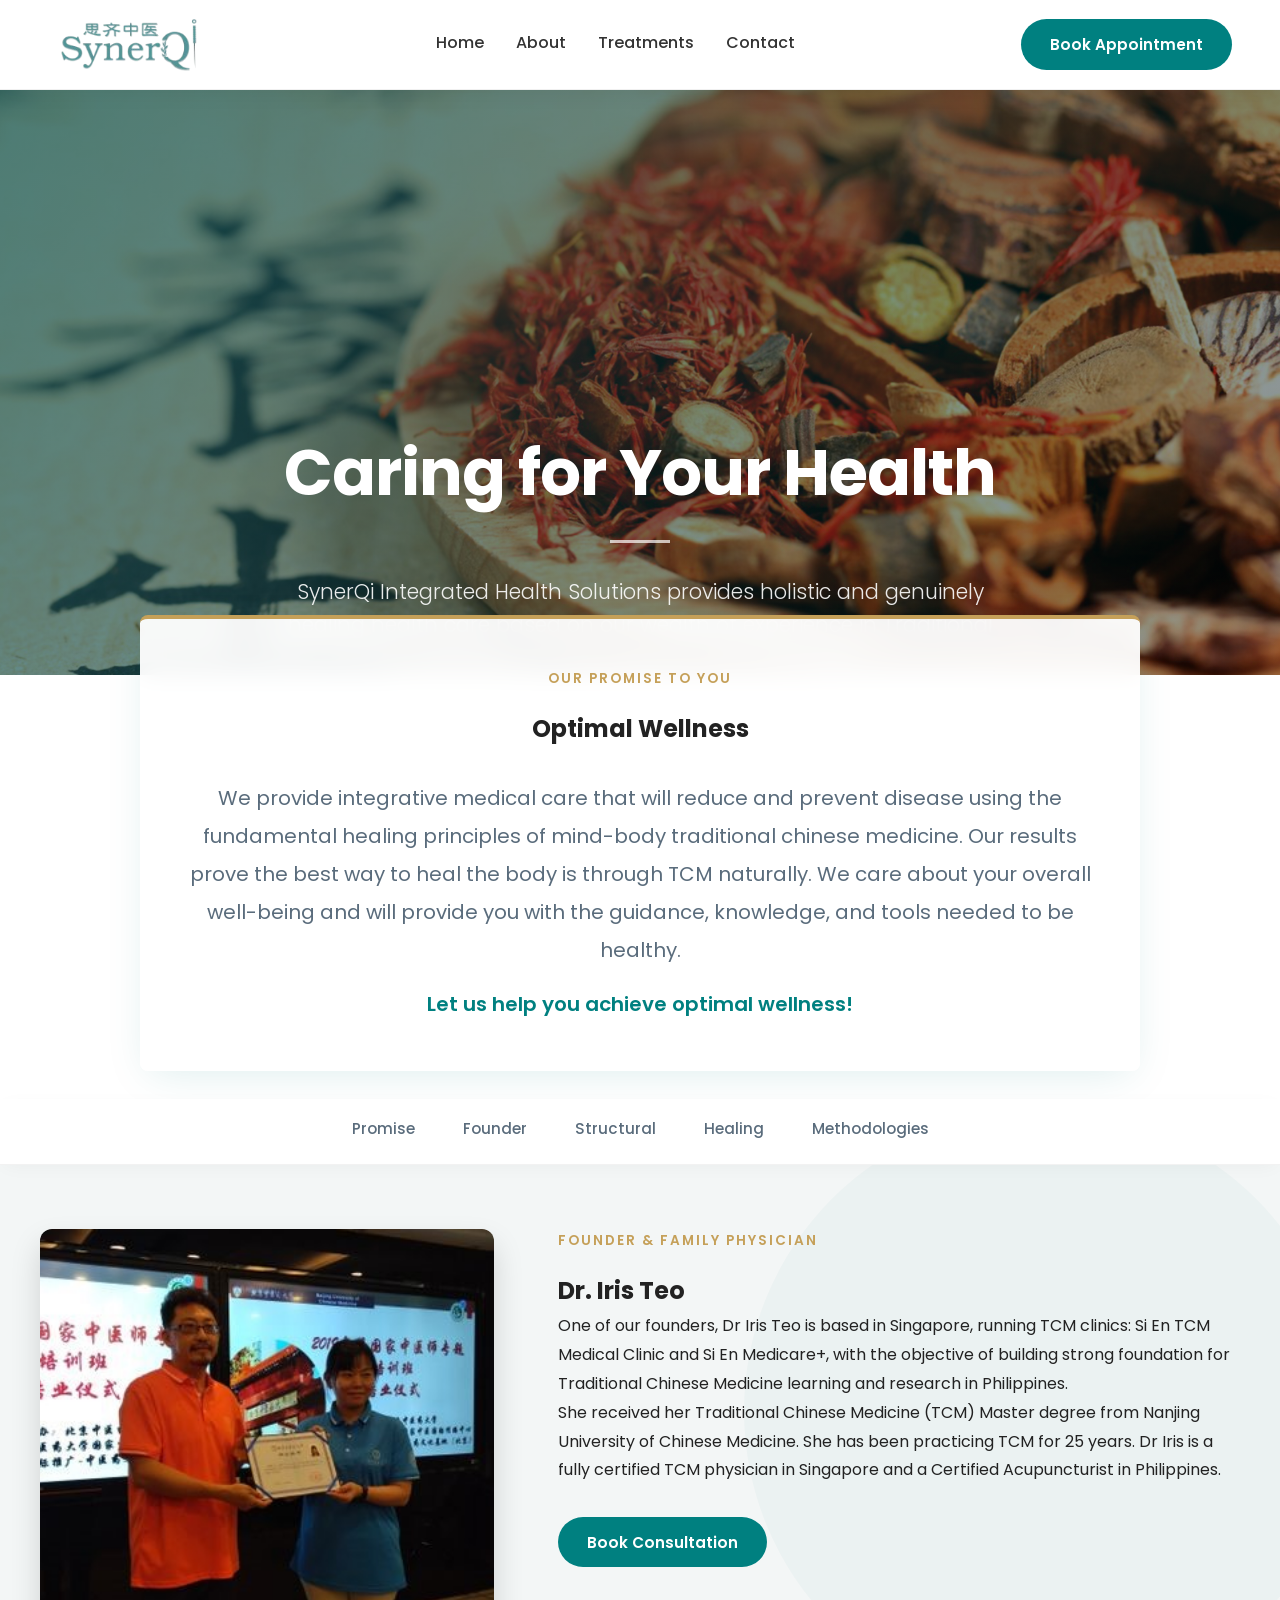
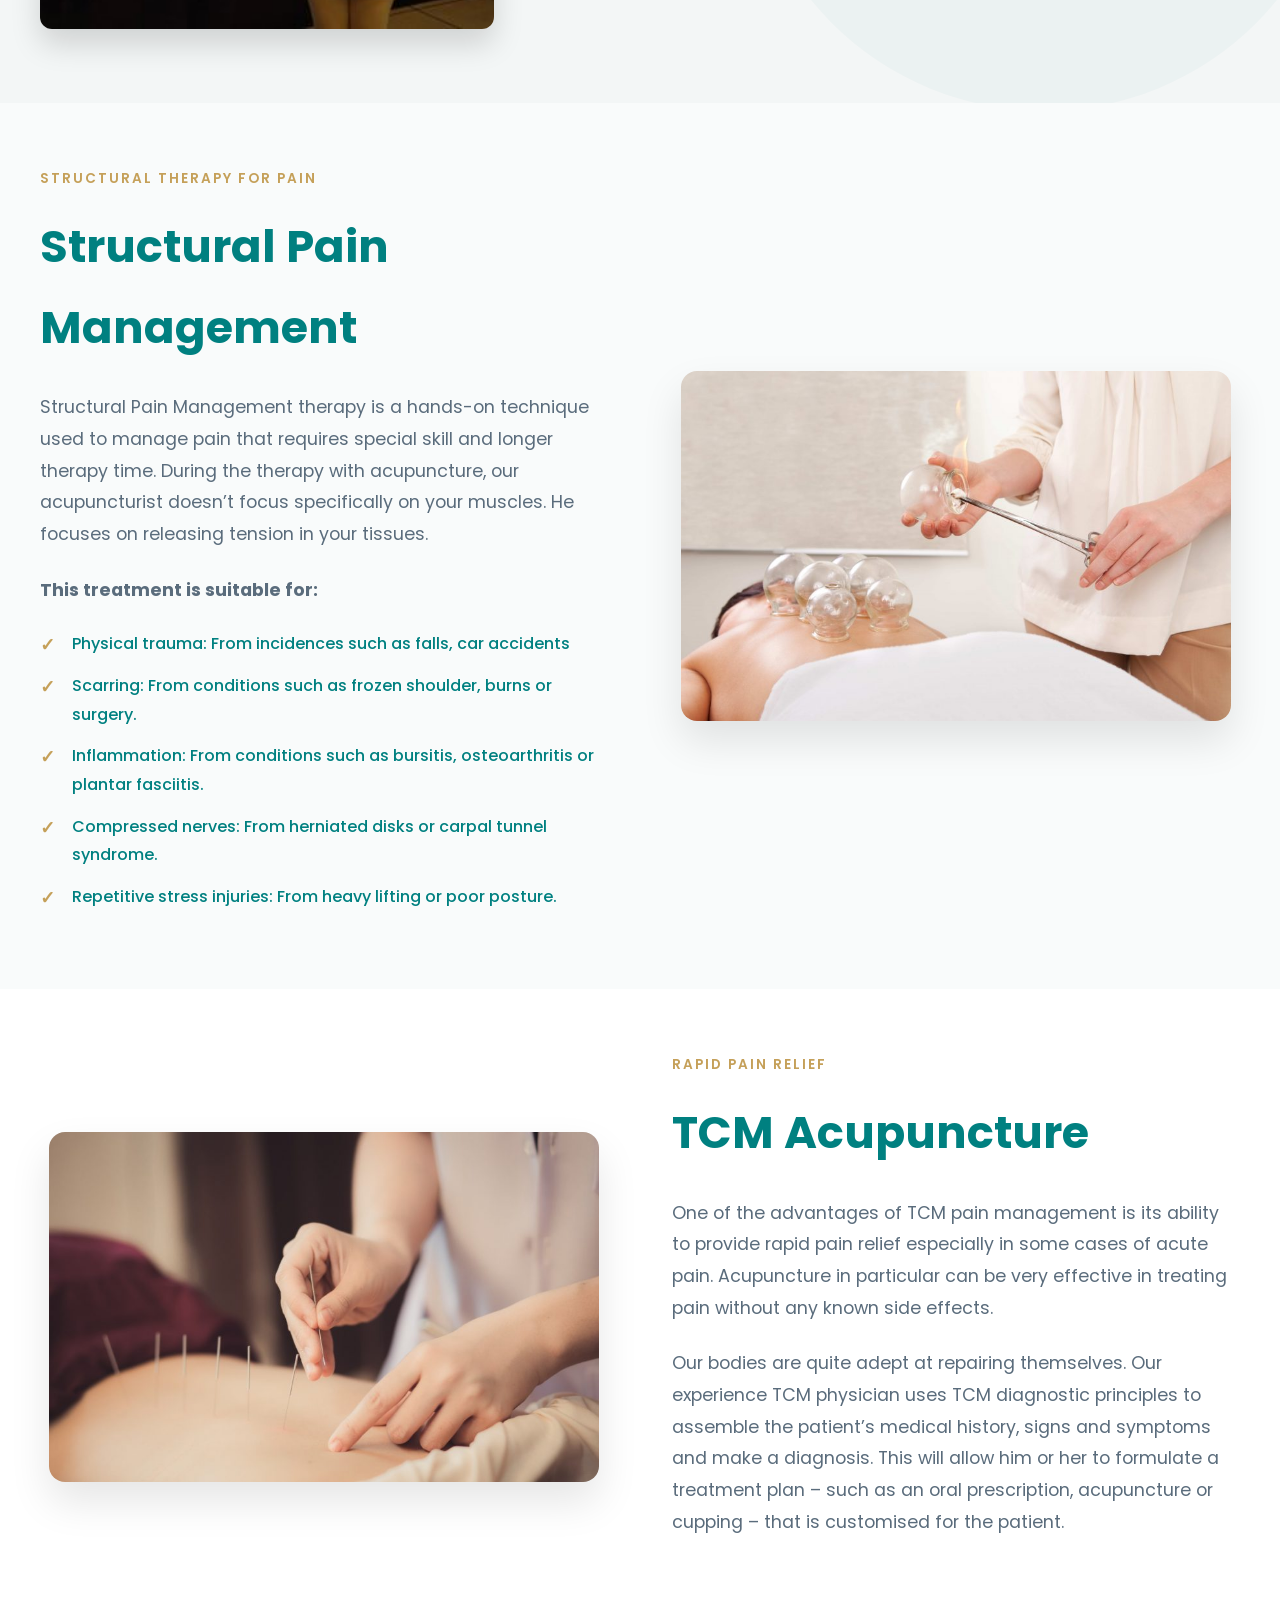
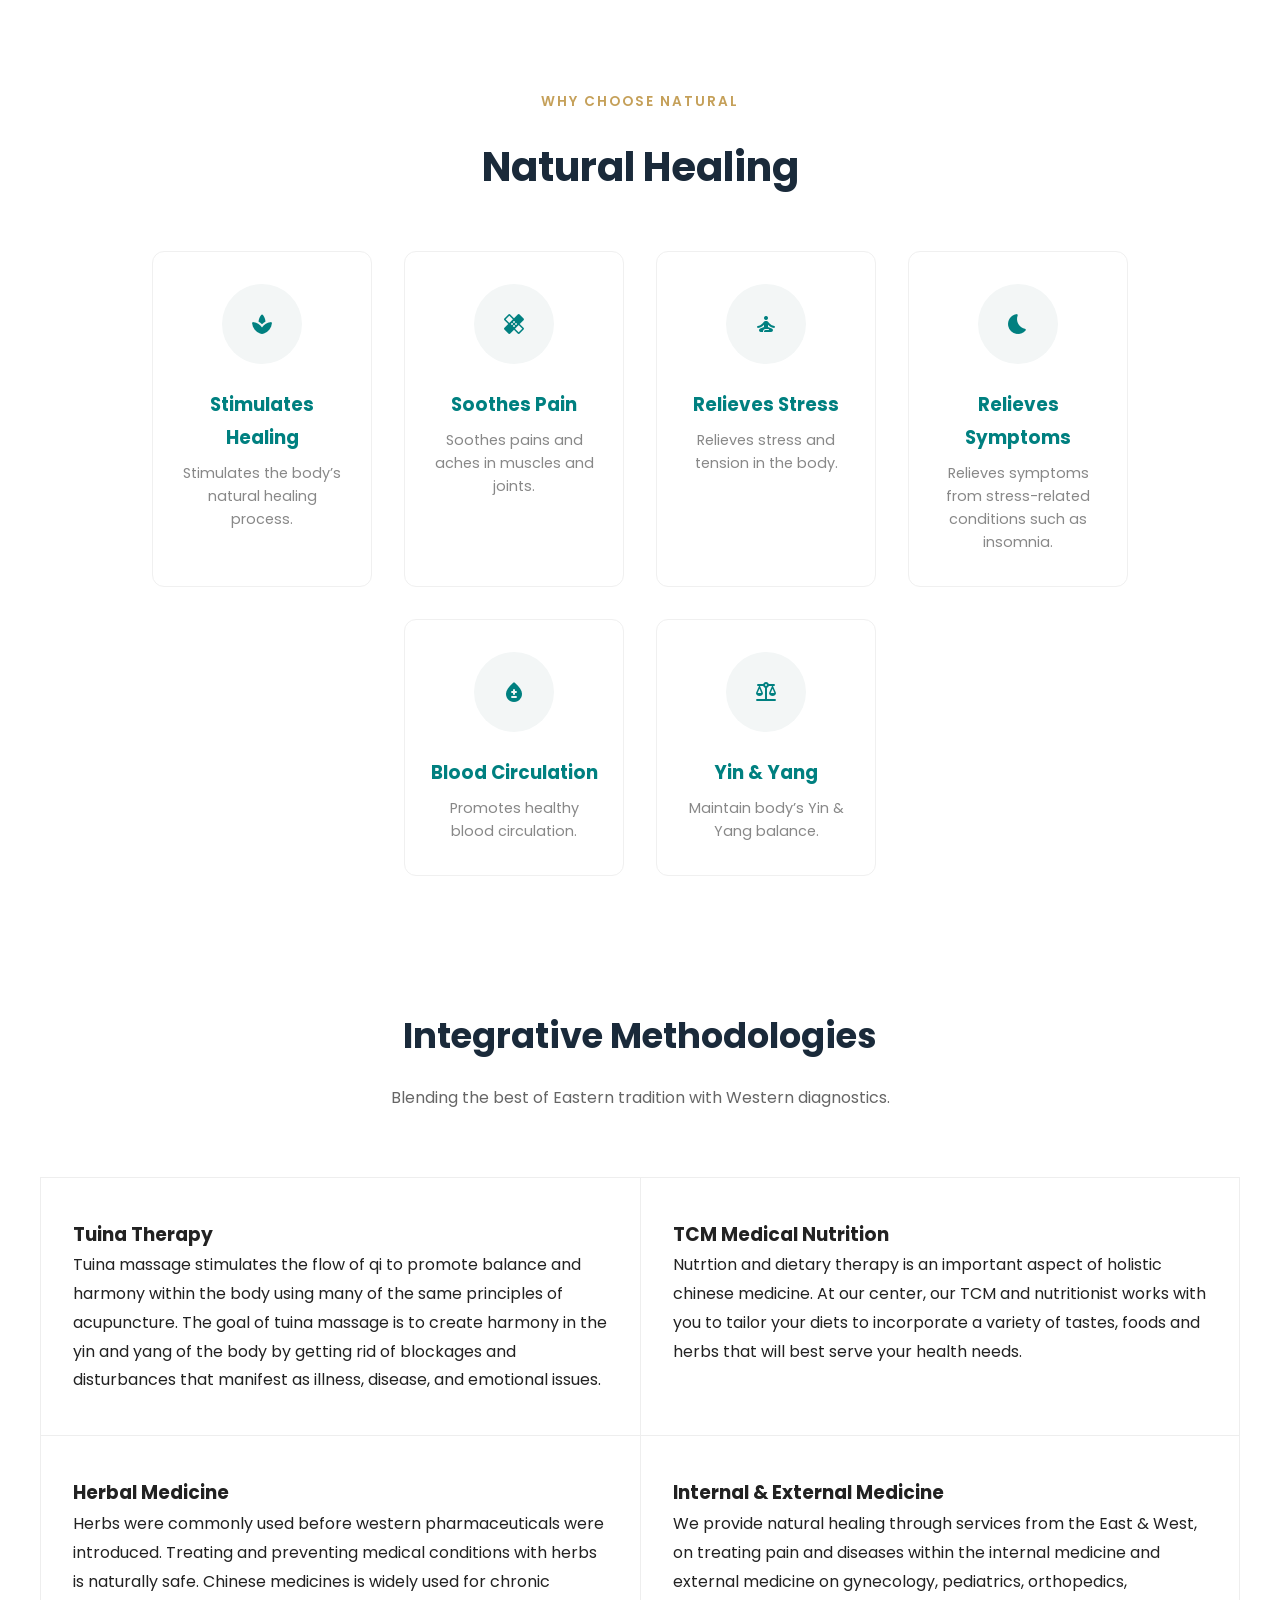
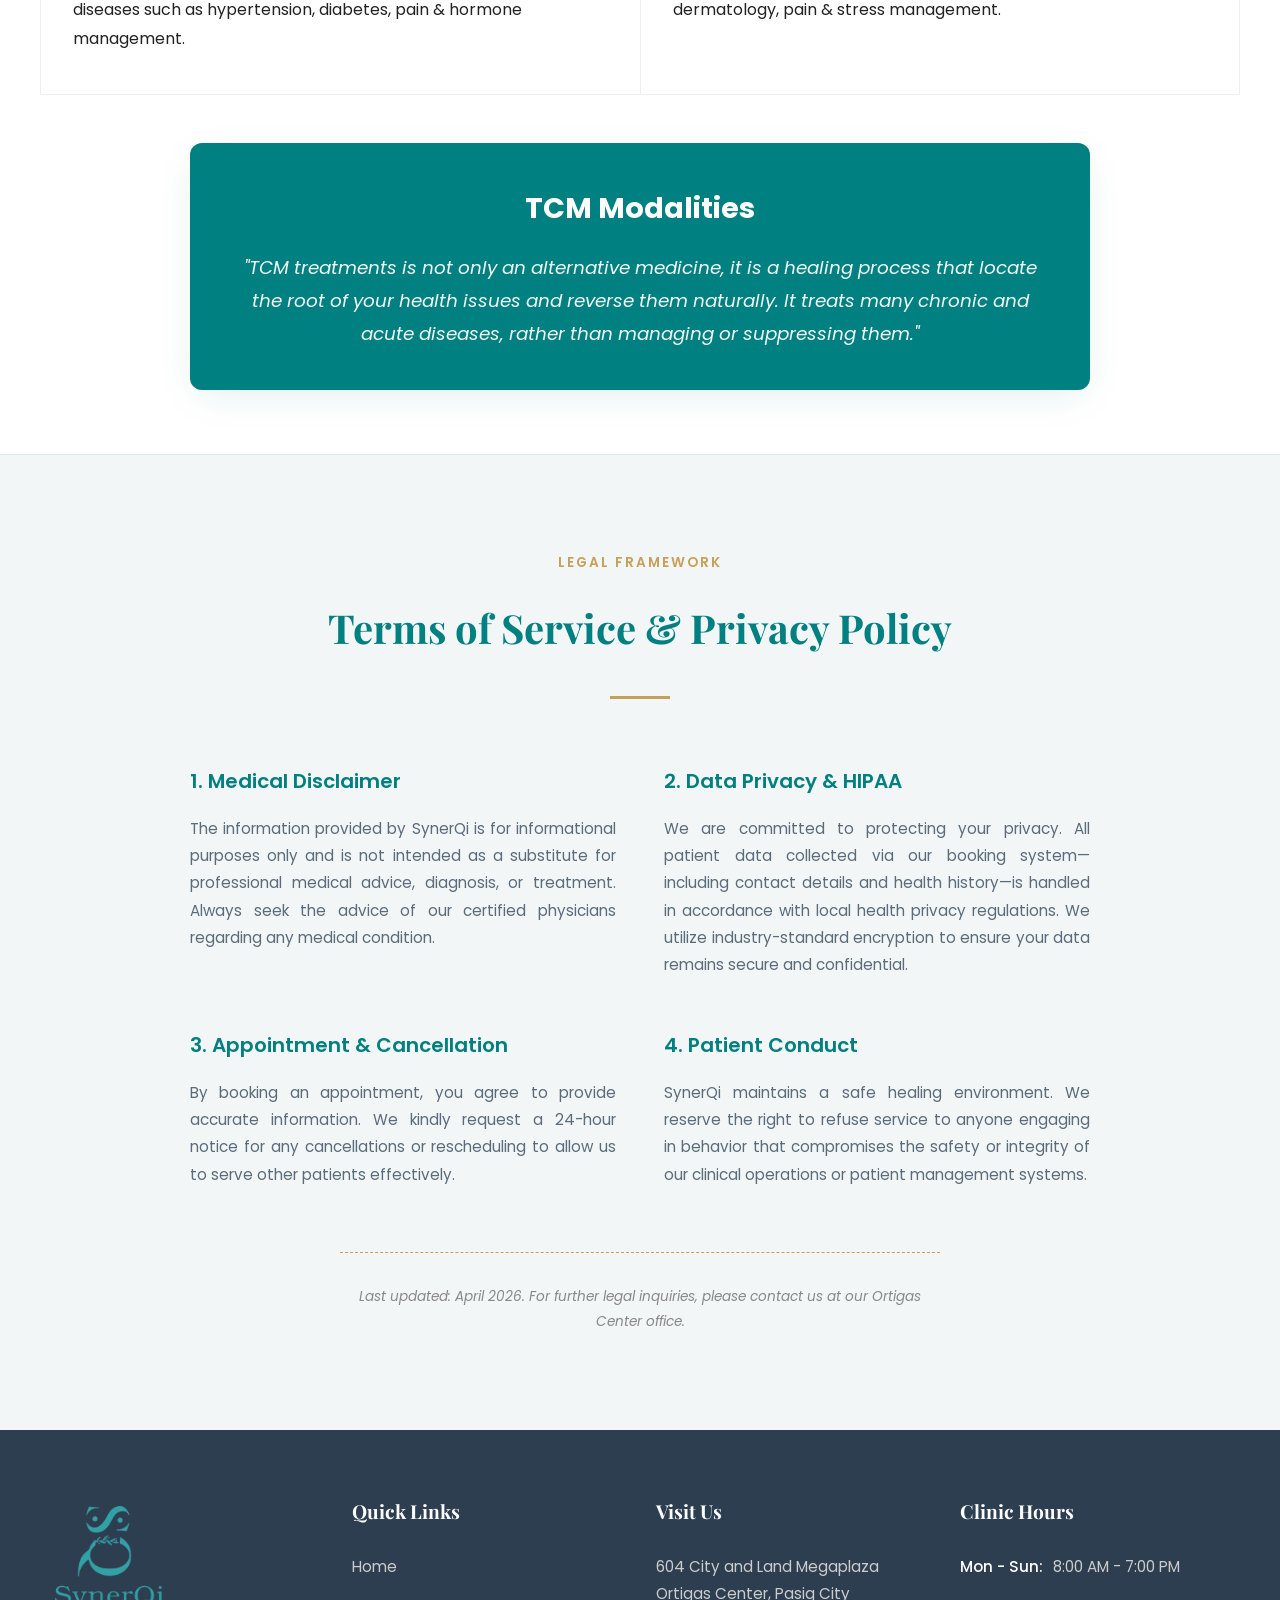
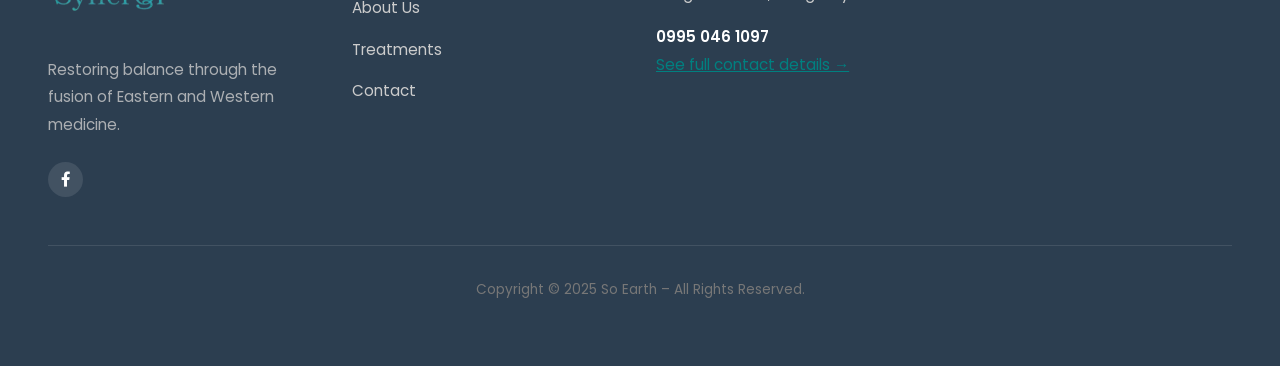
==== about.html @ 2e919844 "Update and rename about.php to about.html" ====
<!DOCTYPE html>
<html lang="en">
<head>
    <meta charset="UTF-8">
    <meta name="viewport" content="width=device-width, initial-scale=1.0">
    <title>About Us - SynerQi</title>
    
    <link rel="stylesheet" href="design/style.css">
    <link rel="stylesheet" href="design/about.css">
    <link rel="stylesheet" href="design/bookapp.css">
    <link href="https://fonts.googleapis.com/css2?family=Playfair+Display:wght@500;600;700&family=Poppins:wght@300;400;500;600&display=swap" rel="stylesheet">
    <link href="https://fonts.googleapis.com/icon?family=Material+Icons+Round" rel="stylesheet">
    <link rel="stylesheet" href="https://cdnjs.cloudflare.com/ajax/libs/font-awesome/6.0.0/css/all.min.css">
</head>
<body>

    <header>
        <div class="logo">
            <a href="index.html">
                <img src="images/synerqi header logo.png" alt="SynerQi Logo">
            </a>
        </div>
        
        <nav id="mainNav">
            <ul>
                <li><a href="index.html">Home</a></li>
                <li><a href="about.html">About</a></li>
                <li><a href="services.html">Treatments</a></li>
                <li><a href="contact.html">Contact</a></li>
            </ul>
        </nav>
        
        <button class="cta-button" id="ctaButton" onclick="openGeneralModal()">Book Appointment</button>
        
        <div class="hamburger-menu" id="hamburgerMenu">
            <span class="material-icons-round">menu</span>
        </div>
    </header>

    <main>

        <section class="about-hero">
            <div class="hero-text-content">
                <h1>Caring for Your Health</h1>
                <div class="elegance-divider" style="background: white; opacity: 0.7;"></div>
                <p>SynerQi Integrated Health Solutions provides holistic and genuinely healing health care based on our wealth of experience in Traditional Chinese Medicine research and treatment.</p>
            </div>
        </section>
        
        <section class="promise-section fade-in" id="philosophy">
            <div class="container">
                <div class="promise-card delay-200">
                    <span class="text-gold">Our Promise to You</span>
                    <h2>Optimal Wellness</h2>
                    <br>
                    <p>
                        We provide integrative medical care that will reduce and prevent disease using the fundamental healing principles of mind-body traditional chinese medicine. Our results prove the best way to heal the body is through TCM naturally. We care about your overall well-being and will provide you with the guidance, knowledge, and tools needed to be healthy.
                    </p>
                    <p style="margin-top: 1rem; font-weight: 600; color: #008080;">Let us help you achieve optimal wellness!</p>
                </div>
            </div>
        </section>

        <div class="quick-nav-container">
            <nav class="quick-nav">
                <a href="#philosophy">Promise</a>
                <a href="#founder">Founder</a>
                <a href="#structural">Structural</a>
                <a href="#healing">Healing</a>
                <a href="#methodologies">Methodologies</a>
            </nav>
        </div>

        <section class="section-padding founder-section fade-in" id="founder">
            <div class="founder-grid">
                <div class="founder-visual">
                    <img src="images/dr iris 2.jpg" alt="Dr. Iris Teo" class="founder-img-main">
                </div>
                
                <div class="founder-text">
                    <span class="text-gold">Founder & Family Physician</span>
                    <h2>Dr. Iris Teo</h2>
                    <p>
                        One of our founders, Dr Iris Teo is based in Singapore, running TCM clinics: Si En TCM Medical Clinic and Si En Medicare+, with the objective of building strong foundation for Traditional Chinese Medicine learning and research in Philippines.
                    </p>
                    <p>
                        She received her Traditional Chinese Medicine (TCM) Master degree from Nanjing University of Chinese Medicine. She has been practicing TCM for 25 years. Dr Iris is a fully certified TCM physician in Singapore and a Certified Acupuncturist in Philippines.
                    </p>
                    
                    <div style="margin-top: 2rem;">
                        <button class="cta-button" onclick="openGeneralModal()">Book Consultation</button>
                    </div>
                </div>
            </div>
        </section>

        <section class="feature-row bg-offset fade-in" id="structural">
            <div class="feature-content delay-200">
                <span class="text-gold">Structural Therapy For Pain</span>
                <h2>Structural Pain Management</h2>
                <p>
                    Structural Pain Management therapy is a hands-on technique used to manage pain that requires special skill and longer therapy time.
                    During the therapy with acupuncture, our acupuncturist doesn’t focus specifically on your muscles. He focuses on releasing tension in your tissues.
                </p>
                
                <p><strong>This treatment is suitable for:</strong></p>
                <ul class="feature-list">
                    <li>Physical trauma: From incidences such as falls, car accidents</li>
                    <li>Scarring: From conditions such as frozen shoulder, burns or surgery.</li>
                    <li>Inflammation: From conditions such as bursitis, osteoarthritis or plantar fasciitis.</li>
                    <li>Compressed nerves: From herniated disks or carpal tunnel syndrome.</li>
                    <li>Repetitive stress injuries: From heavy lifting or poor posture.</li>
                </ul>
            </div>
            <img src="images/Cupping-850x567.jpg" alt="Structural Therapy" class="feature-image">
        </section>

        <section class="feature-row fade-in">
            <img src="images/Acupuncture-850x567.jpeg" alt="Acupuncture Therapy" class="feature-image">
            <div class="feature-content delay-200">
                <span class="text-gold">Rapid Pain Relief</span>
                <h2>TCM Acupuncture</h2>
                <p>
                    One of the advantages of TCM pain management is its ability to provide rapid pain relief especially in some cases of acute pain. Acupuncture in particular can be very effective in treating pain without any known side effects.
                </p>
                <p>
                    Our bodies are quite adept at repairing themselves. Our experience TCM physician uses TCM diagnostic principles to assemble the patient’s medical history, signs and symptoms and make a diagnosis. This will allow him or her to formulate a treatment plan – such as an oral prescription, acupuncture or cupping – that is customised for the patient.
                </p>
            </div>
        </section>

        <section class="section-padding healing-section fade-in" id="healing">
            <div class="container">
                <span class="text-gold">Why Choose Natural</span>
                <h2 style="font-size: 2.5rem; color: #1a2a3a;">Natural Healing</h2>
                
                <div class="healing-grid">
                    <div class="healing-item delay-100">
                        <div class="healing-icon-circle"><span class="material-icons-round">spa</span></div>
                        <h4>Stimulates Healing</h4>
                        <p>Stimulates the body’s natural healing process.</p>
                    </div>
                    <div class="healing-item delay-200">
                        <div class="healing-icon-circle"><span class="material-icons-round">healing</span></div>
                        <h4>Soothes Pain</h4>
                        <p>Soothes pains and aches in muscles and joints.</p>
                    </div>
                    <div class="healing-item delay-300">
                        <div class="healing-icon-circle"><span class="material-icons-round">self_improvement</span></div>
                        <h4>Relieves Stress</h4>
                        <p>Relieves stress and tension in the body.</p>
                    </div>
                    <div class="healing-item delay-500">
                        <div class="healing-icon-circle"><span class="material-icons-round">bedtime</span></div>
                        <h4>Relieves Symptoms</h4>
                        <p>Relieves symptoms from stress-related conditions such as insomnia.</p>
                    </div>
                    <div class="healing-item delay-100">
                        <div class="healing-icon-circle"><span class="material-icons-round">bloodtype</span></div>
                        <h4>Blood Circulation</h4>
                        <p>Promotes healthy blood circulation.</p>
                    </div>
                    <div class="healing-item delay-200">
                        <div class="healing-icon-circle"><span class="material-icons-round">balance</span></div>
                        <h4>Yin & Yang</h4>
                        <p>Maintain body’s Yin & Yang balance.</p>
                    </div>
                </div>
            </div>
        </section>

        <section class="method-section fade-in" id="methodologies">
            <div class="container text-center" style="margin-bottom: 3rem;">
                <h2 style="font-size: 2.2rem; color: #1a2a3a;">Integrative Methodologies</h2>
                <p style="max-width: 600px; margin: 1rem auto; color: #666;">Blending the best of Eastern tradition with Western diagnostics.</p>
            </div>
            
            <div class="method-grid">
                <div class="method-card">
                    <h3>Tuina Therapy</h3>
                    <p>Tuina massage stimulates the flow of qi to promote balance and harmony within the body using many of the same principles of acupuncture. The goal of tuina massage is to create harmony in the yin and yang of the body by getting rid of blockages and disturbances that manifest as illness, disease, and emotional issues.</p>
                </div>
                <div class="method-card">
                    <h3>TCM Medical Nutrition</h3>
                    <p>Nutrtion and dietary therapy is an important aspect of holistic chinese medicine. At our center, our TCM and nutritionist works with you to tailor your diets to incorporate a variety of tastes, foods and herbs that will best serve your health needs.</p>
                </div>
                <div class="method-card">
                    <h3>Herbal Medicine</h3>
                    <p>Herbs were commonly used before western pharmaceuticals were introduced. Treating and preventing medical conditions with herbs is naturally safe. Chinese medicines is widely used for chronic diseases such as hypertension, diabetes, pain & hormone management.</p>
                </div>
                <div class="method-card">
                    <h3>Internal & External Medicine</h3>
                    <p>We provide natural healing through services from the East & West, on treating pain and diseases within the internal medicine and external medicine on gynecology, pediatrics, orthopedics, dermatology, pain & stress management.</p>
                </div>
            </div>

            <div class="modalities-summary">
                <h3>TCM Modalities</h3>
                <p>
                    "TCM treatments is not only an alternative medicine, it is a healing process that locate the root of your health issues and reverse them naturally. It treats many chronic and acute diseases, rather than managing or suppressing them."
                </p>
            </div>
        </section>

        <section class="legal-section fade-in" id="terms">
            <div class="container">
                <div class="legal-header">
                    <span class="text-gold">Legal Framework</span>
                    <h2>Terms of Service & Privacy Policy</h2>
                    <div class="elegance-divider"></div>
                </div>

                <div class="legal-content">
                    <div class="legal-block">
                        <h3>1. Medical Disclaimer</h3>
                        <p>The information provided by SynerQi is for informational purposes only and is not intended as a substitute for professional medical advice, diagnosis, or treatment. Always seek the advice of our certified physicians regarding any medical condition.</p>
                    </div>

                    <div class="legal-block">
                        <h3>2. Data Privacy & HIPAA</h3>
                        <p>We are committed to protecting your privacy. All patient data collected via our booking system—including contact details and health history—is handled in accordance with local health privacy regulations. We utilize industry-standard encryption to ensure your data remains secure and confidential.</p>
                    </div>

                    <div class="legal-block">
                        <h3>3. Appointment & Cancellation</h3>
                        <p>By booking an appointment, you agree to provide accurate information. We kindly request a 24-hour notice for any cancellations or rescheduling to allow us to serve other patients effectively.</p>
                    </div>

                    <div class="legal-block">
                        <h3>4. Patient Conduct</h3>
                        <p>SynerQi maintains a safe healing environment. We reserve the right to refuse service to anyone engaging in behavior that compromises the safety or integrity of our clinical operations or patient management systems.</p>
                    </div>
                </div>

                <div class="legal-footer-note">
                    <p>Last updated: April 2026. For further legal inquiries, please contact us at our Ortigas Center office.</p>
                </div>
            </div>
        </section>

    </main>

    <footer id="contact" class="fade-in">
        <div class="footer-content">
            <div class="footer-column">
                <div class="logo">
                    <img src="images/synerqi footer logo.png" alt="SynerQi Logo">
                </div>
                <p class="footer-desc">Restoring balance through the fusion of Eastern and Western medicine.</p>
                <div class="social-links">
                    <a href="https://www.facebook.com/synerqi#" aria-label="Facebook"><i class="fab fa-facebook-f"></i></a>
                </div>
            </div>

            <div class="footer-column">
                <h4>Quick Links</h4>
                <ul class="footer-links">
                    <li><a href="index.html">Home</a></li>
                    <li><a href="about.html">About Us</a></li>
                    <li><a href="services.html">Treatments</a></li>
                    <li><a href="contact.html">Contact</a></li>
                </ul>
            </div>

            <div class="footer-column">
                <h4>Visit Us</h4>
                <p>
                    604 City and Land Megaplaza<br>
                    Ortigas Center, Pasig City
                </p>
                <p style="margin-top: 1rem;">
                    <a href="tel:+639950461097" style="color: white; font-weight: 600;">0995 046 1097</a>
                </p>
                <p>
                    <a href="contact.html" style="text-decoration: underline; color: #008080;">See full contact details →</a>
                </p>
            </div>

            <div class="footer-column">
                <h4>Clinic Hours</h4>
                <ul class="hours-list">
                    <li><span>Mon - Sun:</span> 8:00 AM - 7:00 PM</li>
                </ul>
            </div>
        </div>
        <div class="copyright">
            Copyright © 2025 So Earth – All Rights Reserved.
        </div>
    </footer>

    <button id="scrollToTopBtn" title="Go to top">
        <span class="material-icons-round">arrow_upward</span>
    </button>

    <div id="bookingModal" class="modal-overlay">
        <div class="modal-wrapper">
            <div class="mobile-modal-header">
                <h4>Book Appointment</h4>
                <span class="material-icons-round close-btn-mobile" onclick="closeModal()">close</span>
            </div>
            <div class="modal-grid">
                <div class="modal-context-info">
                    <div class="info-label">Current Total</div>
                    <p class="info-value" id="cartTotal">₱0</p>

                    <div class="info-divider"></div>

                    <div class="info-label">Chosen Treatments</div>
                    <p id="servicesComma" class="info-value-small mobile-only">No services selected</p>
                    <div class="desktop-only">
                        <details id="servicesDropdown" open>
                            <summary>Selected List</summary>
                            <ul id="servicesList">
                                <li class="no-services">No services selected</li>
                            </ul>
                        </details>
                    </div>
                </div>
                
                <div class="modal-form-section">
                    <div class="form-header-desktop">
                        <h3>Complete Request</h3>
                        <span class="material-icons-round close-icon-desktop" onclick="closeModal()">close</span>
                    </div>
                    <form id="modalBookingForm" action="process_booking.php" method="POST">
                        <div class="form-group">
                            <label>Treatments</label>
                            <div class="custom-select-wrapper">
                                <div class="select-box-trigger" id="serviceToggleButton">
                                    <span id="selectedServicesText">Select Treatments</span>
                                    <span class="material-icons-round">expand_more</span>
                                </div>

                                <div id="servicesSelectionOverlay" class="services-dropdown-content">
                                    <div class="checkbox-list">
                                        <label class="check-item">
                                            <input type="checkbox" class="service-check" value="Consultation" data-price="1000">
                                            <span>Consultation - ₱1,000</span>
                                        </label>
                                        <label class="check-item">
                                            <input type="checkbox" class="service-check" value="Acupuncture" data-price="1500">
                                            <span>Acupuncture - ₱1,500</span>
                                        </label>
                                        <label class="check-item">
                                            <input type="checkbox" class="service-check" value="Herbal Remedies" data-price="300">
                                            <span>Herbal Remedies - ₱300</span>
                                        </label>
                                        <label class="check-item">
                                            <input type="checkbox" class="service-check" value="Cupping" data-price="1200">
                                            <span>Cupping - ₱1,200</span>
                                        </label>
                                        <label class="check-item">
                                            <input type="checkbox" class="service-check" value="Tuina" data-price="1000">
                                            <span>Tuina - ₱1,000</span>
                                        </label>
                                        <label class="check-item">
                                            <input type="checkbox" class="service-check" value="Guasha" data-price="1200">
                                            <span>Guasha - ₱1,200</span>
                                        </label>
                                        <label class="check-item">
                                            <input type="checkbox" class="service-check" value="Rehabilitation" data-price="1000">
                                            <span>Rehabilitation - ₱1,000</span>
                                        </label>
                                        <label class="check-item">
                                            <input type="checkbox" class="service-check" value="Physical Exercise" data-price="800">
                                            <span>Physical Exercise - ₱800</span>
                                        </label>
                                        <label class="check-item">
                                            <input type="checkbox" class="service-check" value="3D Acu & Myofascial" data-price="4000">
                                            <span>3D Acu & Myofascial - ₱4,000</span>
                                        </label>
                                    </div>
                                </div>
                            </div>
                        </div>

                        <div class="form-group">
                            <label>Full Name</label>
                            <input type="text" id="userName" placeholder="Enter your name" required name="userName">
                        </div>
                        <div class="form-group">
                            <label>Email Address</label>
                            <input type="email" id="userEmail" placeholder="email@example.com" required name="userEmail">
                        </div>
                        <div class="form-group">
                            <label>Phone Number</label>
                            <input type="tel" id="userPhone" placeholder="0912 345 6789" required name="userPhone">
                        </div>
                        <div class="form-row">
                            <div class="form-group">
                                <label>Date</label>
                                <input type="date" id="bookingDate" required name="date">
                            </div>
                            <div class="form-group">
                                <label>Time</label>
                                <select id="bookingTime" name="bookingTime">
                                    <option>Morning (9AM - 12PM)</option>
                                    <option>Afternoon (1PM - 5PM)</option>
                                </select>
                            </div>
                        </div>

                        <div class="terms-container">
                            <div class="terms-row">
                                <label class="terms-check-wrapper">
                                    <input type="checkbox" id="termsCheck" name="terms_agreed" required>
                                    <span class="terms-text">I have read the</span>
                                </label>
                                <button type="button" class="terms-trigger-btn" onclick="openLegalModal()">
                                    Terms and Services
                                </button>
                            </div>
                        </div>

                        <div id="legalModal" class="legal-overlay">
                            <div class="legal-popup">
                                <div class="legal-header">
                                    <h3>Terms & Services</h3>
                                    <button type="button" class="legal-close-icon" onclick="closeLegalModal()">close</button>
                                </div>
                                <div class="legal-body">
                                    <h4>1. Medical Disclaimer</h4>
                                    <p>Information from SynerQi is for general guidance only and does not replace professional medical advice. Always consult our certified physicians for diagnosis or treatment.</p>
                                    
                                    <h4>2. Data Privacy</h4>
                                    <p>Your personal and health information is kept secure and handled according to health privacy regulations.</p>
                                    
                                    <h4>3. Cancellation</h4>
                                    <p>Please provide accurate information when booking and give at least 24 hours notice if you need to cancel or reschedule.</p>
                                
                                    <h4>4. Patient Conduct</h4>
                                    <p>We maintain a respectful and safe clinical environment. Service may be refused if behavior disrupts patient care or clinic operations.</p>
                                
                                    <div class="full-terms-wrapper">
                                        <a href="about.php#terms" class="full-terms-link">See Full Details</a>
                                    </div>
                                </div>
                                <button type="button" class="legal-confirm-btn" onclick="closeLegalModal()">I Understand</button>
                            </div>
                        </div>
                        
                        <button type="submit" class="submit-request-btn">
                            Confirm Request
                        </button>
                        <input type="hidden" name="totalAmount" id="totalAmountInput" value="0">
                        <input type="hidden" name="selectedServicesList" id="servicesListInput" value="">
                    </form>
                </div>
            </div>
        </div>
    </div>

    <script src="script/bookapp.js" type="text/javascript"></script>
    <script>
        document.getElementById('hamburgerMenu').onclick = function() {
            document.getElementById('mainNav').classList.toggle('open');
            document.getElementById('ctaButton').classList.toggle('open');
        }

        const fadeElements = document.querySelectorAll('.fade-in');
        const fadeInOnScroll = () => {
            fadeElements.forEach(element => {
                const elementTop = element.getBoundingClientRect().top;
                const windowHeight = window.innerHeight;
                if (elementTop < windowHeight - 80) {
                    element.classList.add('visible');
                }
            });
        };
        window.addEventListener('scroll', fadeInOnScroll);
        fadeInOnScroll(); 

        const modal = document.getElementById('bookingModal');
        const modalImg = document.getElementById('modalImg');
        const modalTitle = document.getElementById('modalTitle');
        const modalPrice = document.getElementById('modalPrice');
        const serviceSelect = document.getElementById('serviceSelect');
        const dateInput = document.getElementById('bookingDate');
        const today = new Date().toISOString().split('T')[0];
        dateInput.setAttribute('min', today);

        function getScrollbarWidth() {
            return window.innerWidth - document.documentElement.clientWidth;
        }

        window.openGeneralModal = function() {
            const scrollbarWidth = getScrollbarWidth();
            document.body.style.paddingRight = `${scrollbarWidth}px`;
            modal.style.display = 'flex';
            setTimeout(() => modal.classList.add('active'), 10);
            document.body.style.overflow = 'hidden';
            updateModalContext(serviceSelect);
        }

        window.closeModal = function() {
            modal.classList.remove('active');
            setTimeout(() => { 
                modal.style.display = 'none';
                document.body.style.overflow = 'auto';
                document.body.style.paddingRight = '0px';
            }, 300);
        }

        function updateModalContext(selectElement) {
            const selectedOption = selectElement.options[selectElement.selectedIndex];
            modalTitle.innerText = selectedOption.value;
            modalPrice.innerText = selectedOption.getAttribute('data-price');
            modalImg.src = selectedOption.getAttribute('data-img');
        }

        modal.addEventListener('click', e => { if(e.target === modal) closeModal(); });

        document.getElementById('modalBookingForm').addEventListener('submit', function(e) {
            e.preventDefault();
            const service = document.getElementById('serviceSelect').value;
            const name = document.getElementById('userName').value;
            const date = document.getElementById('bookingDate').value;
            
            window.location.href = `mailto:emantablizo520@gmail.com?subject=Booking: ${service}&body=Name: ${name}%0D%0ADate: ${date}`;
            closeModal();
        });

        const scrollToTopBtn = document.getElementById("scrollToTopBtn");
        window.addEventListener("scroll", () => {
            if (window.scrollY > 300) {
                scrollToTopBtn.style.display = "flex";
            } else {
                scrollToTopBtn.style.display = "none";
            }
        });

        scrollToTopBtn.addEventListener("click", () => {
            window.scrollTo({
                top: 0,
                behavior: "smooth"
            });
        });
    </script>
</body>
</html>
---- design/style.css ----
* { margin: 0; padding: 0; box-sizing: border-box; }
html { scroll-behavior: smooth; }

#home, #services, #about, #contact, #appointment, #testimonials, #founder, #structural { 
    scroll-margin-top: 140px; 
}

body {
    font-family: 'Poppins', -apple-system, BlinkMacSystemFont, "Segoe UI", Roboto, Helvetica, Arial, sans-serif;
    background-color: #ffffff; 
    overflow-x: hidden; 
    color: #222; 
    line-height: 1.8;
}
.scroll-lock {
    overflow: hidden;
}

/* Ito lahat yung container */
.container {
    max-width: 1200px;
    margin: 0 auto;
    padding: 0 2rem;
    width: 100%;
}

.fade-in { opacity: 0; transform: translateY(30px); transition: opacity 0.8s ease-out, transform 0.8s ease-out; }
.fade-in.visible { opacity: 1; transform: translateY(0); }

header {
    display: flex; 
    justify-content: space-between;
    align-items: center;
    background-color: rgba(255, 255, 255, 0.98); 
    backdrop-filter: blur(10px); 
    -webkit-backdrop-filter: blur(10px);
    border-bottom: 1px solid #f0f0f0;
    position: sticky; top: 0; z-index: 1000; 
    padding: 0 3rem;
    height: 90px;
    box-shadow: 0 4px 20px rgba(0,0,0,0.05);
    transition: all 0.3s ease;
}
header .logo { 
    padding-left: 0; 
}
header .logo img { height: 70px; width: auto; display: block; transition: height 0.3s ease; }

header nav { 
    margin: 0 auto;
}
header nav ul { display: flex; list-style: none; gap: 2rem; }
header nav a {
    text-decoration: none; color: #333; font-weight: 500; font-size: 1rem;
    transition: color 0.3s ease; padding: 0.5rem 0; position: relative;
}
header nav a:hover, header nav a.active-page { color: #008080; }
header nav a::after {
    content: ''; display: block; width: 0; height: 2px; background: #008080; transition: width 0.3s;
}
header nav a:hover::after { width: 100%; }

.cta-button {
    margin-right: 0;
    background-color: #008080; color: #FFFFFF;
    padding: 0.85rem 1.8rem; text-decoration: none; border-radius: 50px;
    font-weight: 600; transition: all 0.3s ease;
    border: none; cursor: pointer; font-family: inherit; font-size: 0.95rem;
    min-height: 44px;
    white-space: nowrap;
}
.cta-button:hover { background-color: #006666; transform: translateY(-2px); box-shadow: 0 5px 15px rgba(0,128,128,0.3); }

.hamburger-menu { 
    grid-column: 3; display: none; 
    color: #008080; cursor: pointer; 
    padding-right: 1rem; 
    align-items: center;
    gap: 5px;
    border: none;
    background: none;
}

.hamburger-menu .menu-label {
    font-size: 0.9rem;
    font-weight: 500;
    transition: color 0.3s ease;
}

.hamburger-menu .material-icons-round {
    font-size: 1.8rem;
    transition: transform 0.4s cubic-bezier(0.68, -0.55, 0.265, 1.55);
}

.hamburger-menu.active .material-icons-round {
    transform: rotate(90deg);
}
.hamburger-menu.active .menu-label {
    color: #008080;
}

footer {
    position: relative; padding: 4rem 3rem; background: #2c3e50; color: #f0f0f0; z-index: 1; 
}
.footer-content { max-width: 1200px; margin: 0 auto; display: flex; justify-content: space-between; flex-wrap: wrap; gap: 2rem; }
.footer-column { flex: 1; min-width: 200px; }
.footer-column .logo img { height: 120px; margin-bottom: 1rem; }
.footer-column h4 { font-size: 1.2rem; margin-bottom: 1.5rem; color: #fff; font-family: 'Playfair Display', serif; }
.footer-column p, .footer-column a { font-size: 0.95rem; line-height: 1.8; color: #ccc; text-decoration: none; transition: color 0.2s; }
.footer-column a:hover { color: #00FFFF; }

.footer-links { list-style: none; padding: 0; }
.footer-links li { margin-bottom: 0.8rem; }
.footer-links a { color: #ccc; font-weight: 400; }
.footer-links a:hover { color: white; padding-left: 5px; }

.footer-desc { margin-top: 1rem; opacity: 0.8; font-size: 0.9rem; }

.hours-list { list-style: none; padding: 0; }
.hours-list li { 
    margin-bottom: 0.6rem; 
    font-size: 0.95rem; 
    color: #ccc; 
    display: grid;
    grid-template-columns: 85px 1fr;
    align-items: start;
    gap: 0.5rem;
}
.hours-list span { 
    color: white; 
    font-weight: 500; 
    display: inline-block;
}

.social-links { margin-top: 1.5rem; display: flex; gap: 1rem; }
.social-links a { color: white; background: rgba(255,255,255,0.1); width: 35px; height: 35px; display: flex; align-items: center; justify-content: center; border-radius: 50%; transition: background 0.3s; }
.social-links a:hover { background: #008080; }

.copyright {
    text-align: center; margin-top: 3rem; padding-top: 2rem; border-top: 1px solid rgba(255,255,255,0.1); color: #777; font-size: 0.85rem;
}

#scrollToTopBtn {
    display: none; position: fixed; bottom: 30px; right: 30px; z-index: 99;
    border: none; background-color: #008080; color: white; cursor: pointer;
    border-radius: 50%; width: 50px; height: 50px; text-align: center;
    box-shadow: 0 4px 10px rgba(0, 0, 0, 0.2);
    display: flex; align-items: center; justify-content: center;
    transition: transform 0.3s;
}
#scrollToTopBtn:hover { transform: scale(1.1); background-color: #006666; }

.whatsapp-float {
    position: fixed; bottom: 30px; left: 30px; background: #7360f2; color: white;
    width: 50px; height: 50px; border-radius: 50%; display: flex; align-items: center; justify-content: center;
    font-size: 28px; box-shadow: 0 4px 10px rgba(0,0,0,0.3); z-index: 100; transition: transform 0.3s;
}
.whatsapp-float:hover { transform: scale(1.1); }

.mobile-sticky-cta {
    display: none; 
    position: fixed;
    bottom: 20px;
    right: 20px;
    z-index: 999;
    background-color: #008080;
    color: white;
    padding: 1rem 1.5rem;
    border-radius: 50px;
    font-weight: 700;
    text-decoration: none;
    align-items: center;
    gap: 8px;
    box-shadow: 0 4px 20px rgba(0, 128, 128, 0.4);
    transition: transform 0.3s ease, background-color 0.3s;
    animation: cta-pulse 4s infinite;
}

.mobile-sticky-cta:hover {
    background-color: #006666;
    transform: scale(1.05);
}
.mobile-sticky-cta span { font-size: 1.2rem; }

@keyframes cta-pulse {
    0% { box-shadow: 0 0 0 0 rgba(0,128,128,0.4); }
    70% { box-shadow: 0 0 0 10px rgba(0,128,128,0); }
    100% { box-shadow: 0 0 0 0 rgba(0,128,128,0); }
}

@media (max-width: 900px) {
    header { 
        display: flex;
        justify-content: space-between;
        align-items: center;
        padding: 0.8rem 1.5rem; 
        height: auto;
    }

    header .logo { padding-left: 0; margin-right: auto; }
    header .logo img { height: 40px; }

    .hamburger-menu { 
        display: flex; 
        flex-direction: row-reverse; 
        justify-content: center;
        grid-column: auto; 
        padding-right: 0;
        z-index: 2002;
        color: #1a2a3a;
        margin-left: 1rem;
        width: auto; height: 40px;
        order: 3;
    }

    #ctaButton {
        display: block; 
        order: 2; 
        margin-right: 1rem;
        padding: 0.6rem 1.1rem;
        font-size: 0.85rem;
    }

    #mainNav {
        position: absolute;
        top: 100%; 
        left: 0;
        width: 100%;
        background: rgba(255, 255, 255, 0.98);
        backdrop-filter: blur(15px);
        -webkit-backdrop-filter: blur(15px);
        box-shadow: 0 15px 30px rgba(0,0,0,0.1);
        border-bottom-left-radius: 16px;
        border-bottom-right-radius: 16px;
        
        max-height: 0;
        overflow: hidden;
        opacity: 0;
        visibility: hidden;
        transition: max-height 0.4s cubic-bezier(0.4, 0, 0.2, 1), opacity 0.4s ease, visibility 0.4s;
        
        border-top: 1px solid rgba(0,0,0,0.05);
    }
    
    #mainNav.open {
        max-height: 400px;
        opacity: 1;
        visibility: visible;
        padding-bottom: 0.5rem;
    }

    header nav ul {
        flex-direction: column;
        width: 100%;
        gap: 0;
        padding: 0;
    }
    
    header nav ul li a {
        padding: 1rem 2rem;
        border-bottom: 1px solid rgba(0,0,0,0.03);
        display: block;
        width: 100%;
        font-size: 1.1rem; 
        min-height: 44px;
        box-sizing: border-box;
        
        opacity: 0;
        transform: translateX(-20px);
        transition: opacity 0.3s ease, transform 0.3s ease, background 0.2s, padding-left 0.3s ease;
    }

    #mainNav.open ul li a {
        opacity: 1;
        transform: translateX(0);
    }

    header nav a:hover {
        background-color: rgba(0, 128, 128, 0.05);
        padding-left: 2.5rem;
        color: #008080;
    }

    header nav a.active-page {
        color: #008080;
        background-color: rgba(0, 128, 128, 0.08);
        border-left: 5px solid #008080;
        font-weight: 600;
    }
}

.modal-overlay {
    position: fixed; top: 0; left: 0; width: 100%; height: 100%;
    background: rgba(0,0,0,0.6); backdrop-filter: blur(4px);
    z-index: 2000; display: none; align-items: center; justify-content: center;
    opacity: 0; transition: opacity 0.3s ease;
}
.modal-overlay.active { opacity: 1; }

.modal-wrapper {
    background: white; width: 95%; max-width: 900px;
    border-radius: 16px; overflow: hidden;
    box-shadow: 0 25px 50px rgba(0,0,0,0.25);
    display: flex; flex-direction: column; max-height: 90vh; 
}

@media (min-width: 768px) {
    .modal-grid { display: flex; height: 550px; }
    .modal-context { width: 35%; }
    .modal-form-section { width: 65%; }
}

.modal-context {
    background: linear-gradient(135deg, #e0f2f1 0%, #ffffff 100%);
    padding: 2rem; display: flex; flex-direction: column; 
    justify-content: center; border-right: 1px solid #eee;
}
.modal-context img {
    width: 100%; height: 200px; object-fit: cover;
    border-radius: 12px; margin-bottom: 1.5rem;
    box-shadow: 0 8px 20px rgba(0,128,128,0.15);
}
.modal-context-info h5 { font-size: 0.85rem; color: #777; text-transform: uppercase; letter-spacing: 1px; margin-bottom: 0.5rem; }
.modal-context-info h2 { font-size: 1.5rem; color: #008080; margin-bottom: 0.5rem; font-family: 'Playfair Display', serif; }
.modal-price { font-size: 1.1rem; font-weight: 700; color: #333; }

.modal-form-section { padding: 2rem; overflow-y: auto; position: relative; }
.form-header-desktop { display: flex; justify-content: space-between; align-items: center; margin-bottom: 1.5rem; }
.form-header-desktop h3 { font-size: 1.4rem; color: #333; font-family: 'Playfair Display', serif; }

.close-icon-desktop { cursor: pointer; color: #aaa; font-size: 24px; transition: color 0.2s; }
.close-icon-desktop:hover { color: #008080; }

.form-group { margin-bottom: 1.2rem; }
.form-group label { display: block; font-size: 0.9rem; color: #666; margin-bottom: 6px; font-weight: 500; }
.form-group input, .form-group select {
    width: 100%; padding: 12px; border: 1px solid #ddd;
    border-radius: 8px; font-size: 1rem; outline: none; transition: border 0.3s;
    background-color: #fff; font-family: inherit;
}
.form-group input:focus, .form-group select:focus { border-color: #008080; box-shadow: 0 0 0 3px rgba(0,128,128,0.1); }
.form-row { display: flex; gap: 1rem; }
.form-row .form-group { flex: 1; }

.btn-submit-modal {
    width: 100%; background: #008080; color: white;
    padding: 14px; border: none; border-radius: 8px;
    font-size: 1rem; font-weight: 700; cursor: pointer;
    transition: background 0.3s, transform 0.2s; margin-top: 1rem;
    font-family: inherit;
}
.btn-submit-modal:hover { background: #006666;  transform: translateY(-2px); }

.mobile-modal-header { display: none; }
@media (max-width: 768px) {
    .modal-grid { flex-direction: column; overflow-y: auto; }
    .modal-context { padding: 1.5rem; flex-direction: row; align-items: center; gap: 1rem; height: auto; border-bottom: 1px solid #eee; }
    .modal-context img { width: 80px; height: 80px; margin-bottom: 0; }
    .mobile-modal-header { display: flex; justify-content: space-between; padding: 1rem; border-bottom: 1px solid #eee; }
    .close-btn-mobile { cursor: pointer; color: #777; font-size: 24px; }
    .form-header-desktop { display: none; } 
}
---- design/about.css ----
:root {
    --primary: #008080;
    --primary-dark: #004d4d;
    --accent-gold: #c5a059;
    --soft-bg: #f3f6f6;
    --text-body: #5a6c7c;
    --text-heading: #008080;
    --glass: rgba(255, 255, 255, 0.95);
    --shadow-soft: 0 10px 40px -10px rgba(0, 128, 128, 0.15);
    --shadow-hover: 0 20px 50px -10px rgba(0, 128, 128, 0.25);
    --transition-smooth: cubic-bezier(0.4, 0, 0.2, 1);
}

.section-padding { padding: 4rem 2rem; }

.text-gold { color: var(--accent-gold); font-weight: 600; letter-spacing: 2px; text-transform: uppercase; font-size: 0.85rem; display: block; margin-bottom: 1rem; }
.elegance-divider { width: 60px; height: 3px; background: var(--accent-gold); margin: 2rem auto; }

.delay-100 { animation-delay: 0.1s; }
.delay-200 { animation-delay: 0.2s; }
.delay-300 { animation-delay: 0.3s; }
.delay-500 { animation-delay: 0.5s; }

.about-hero {
    position: relative;
    height: 65vh;
    min-height: 450px;
    display: flex;
    align-items: flex-end;
    justify-content: center;
    overflow: hidden;
}

.about-hero::before {
    content: ''; position: absolute; top: 0; left: 0; right: 0; bottom: 0;
    background-image: url('../images/hero-image-01.jpg'); 
    background-size: cover;
    background-position: center;
    z-index: 0;
    animation: kenBurns 10s ease-out infinite alternate;
}

.about-hero::after {
    content: ''; position: absolute; top: 0; left: 0; right: 0; bottom: 0;
    background: linear-gradient(135deg, rgba(0,77,77,0.7), rgba(0,0,0,0.4));
    z-index: 1;
}

@keyframes kenBurns {
    0% { transform: scale(1); }
    100% { transform: scale(1.1); }
}

.hero-text-content {
    position: relative; z-index: 2; text-align: center; color: white;
    max-width: 800px; padding: 0 2rem;
    opacity: 0; 
    animation: fadeInUp 1s var(--transition-smooth) forwards 0.5s;
}

.hero-text-content h1 {
    font-size: 4rem; margin-bottom: 1rem; font-weight: 700;
    letter-spacing: -1px; line-height: 1.1;
}

.hero-text-content p {
    font-size: 1.3rem; font-weight: 300; opacity: 0.9; line-height: 1.6;
}

@keyframes fadeInUp { 
    from { opacity: 0; transform: translateY(40px); }
    to { opacity: 1; transform: translateY(0); } 
}

.quick-nav-container {
    position: sticky;
    top: 90px;
    z-index: 990; 
    background: rgba(255, 255, 255, 0.98);
    backdrop-filter: blur(10px);
    -webkit-backdrop-filter: blur(10px);
    border-bottom: 1px solid rgba(0,0,0,0.05);
    padding: 1rem 0;
    box-shadow: 0 4px 20px -5px rgba(0,0,0,0.05);
    transition: top 0.3s;
}

.quick-nav {
    display: flex;
    justify-content: center;
    gap: 3rem;
    max-width: 1200px;
    margin: 0 auto;
    padding: 0 2rem;
    list-style: none;
}

.quick-nav a {
    text-decoration: none;
    color: var(--text-body);
    font-weight: 500;
    font-size: 0.95rem;
    position: relative;
    padding-bottom: 5px;
    transition: color 0.3s ease;
}

.quick-nav a::after {
    content: '';
    position: absolute;
    bottom: 0;
    left: 0;
    width: 0;
    height: 2px;
    background: var(--primary);
    transition: width 0.3s ease;
}

.quick-nav a:hover, .quick-nav a.active-section {
    color: var(--primary);
}

.quick-nav a:hover::after, .quick-nav a.active-section::after {
    width: 100%;
}

.promise-section {
    position: relative;
    margin-top: -80px;
    z-index: 10;
    padding-bottom: 3rem;
}

.promise-card {
    background: var(--glass);
    backdrop-filter: blur(12px);
    -webkit-backdrop-filter: blur(12px);
    border-radius: 8px;
    padding: 3rem;
    box-shadow: var(--shadow-soft);
    text-align: center;
    max-width: 1000px;
    margin: 0 auto;
    border-top: 4px solid var(--accent-gold);
    transform: translateY(20px);
}

.promise-card p {
    font-size: 1.25rem; line-height: 1.9; color: var(--text-body);
}

.founder-section {
    background: var(--soft-bg);
    position: relative;
    overflow: hidden;
    padding-top: 4rem;
    padding-bottom: 4rem;
}

.founder-section::after {
    content: ''; position: absolute; top: -10%; right: -5%; width: 600px; height: 600px;
    background: rgba(0, 128, 128, 0.03); border-radius: 50%; z-index: 0;
    animation: pulseShape 10s infinite ease-in-out;
}

@keyframes pulseShape { 0%, 100% { transform: scale(1); } 50% { transform: scale(1.05); } }

.founder-grid {
    display: grid; grid-template-columns: 0.8fr 1.2fr; gap: 4rem; align-items: start;
    position: relative; z-index: 1; max-width: 1200px; margin: 0 auto;
}

.founder-visual { position: relative; }

.founder-img-main {
    width: 100%; 
    height: 400px;
    object-fit: cover;
    border-radius: 12px;
    box-shadow: 0 15px 30px rgba(0,0,0,0.15);
}

.founder-timeline {
    margin-top: 2rem;
    border-left: 2px solid rgba(0, 128, 128, 0.2);
    padding-left: 2rem;
}

.timeline-item {
    position: relative;
    margin-bottom: 1.5rem;
}

.timeline-item::before {
    content: ''; position: absolute; left: -2.6rem; top: 6px;
    width: 12px; height: 12px; background: var(--primary);
    border: 3px solid white; border-radius: 50%;
    box-shadow: 0 0 0 2px rgba(0, 128, 128, 0.2);
}

.timeline-item h5 {
    font-size: 1.1rem; color: var(--text-heading); margin-bottom: 0.3rem;
    font-family: 'Playfair Display', serif;
}
.timeline-item p {
    font-size: 0.95rem; color: var(--text-body); margin: 0;
}

.healing-section { background: white; text-align: center; padding: 4rem 2rem; }

.healing-grid {
    display: flex; justify-content: center; flex-wrap: wrap; gap: 2rem;
    margin-top: 3rem;
}

.healing-item {
    width: 220px; padding: 2rem 1.5rem;
    background: white;
    border: 1px solid #f0f0f0;
    border-radius: 12px;
    transition: all 0.4s var(--transition-smooth);
    cursor: default;
}

.healing-item:hover {
    border-color: transparent;
    transform: translateY(-12px);
    box-shadow: var(--shadow-hover);
}

.healing-icon-circle {
    width: 80px; height: 80px; margin: 0 auto 1.5rem auto;
    background: var(--soft-bg); border-radius: 50%;
    display: flex; align-items: center; justify-content: center;
    color: var(--primary); font-size: 2.2rem;
    transition: all 0.4s ease;
}

.healing-item:hover .healing-icon-circle {
    background: var(--primary); color: white;
    transform: scale(1.1) rotate(5deg);
}

.healing-item h4 { font-size: 1.15rem; margin-bottom: 0.5rem; color: var(--text-heading); }
.healing-item p { font-size: 0.9rem; color: #888; line-height: 1.6; }


.feature-row {
    display: grid; 
    grid-template-columns: 1fr 1fr; 
    align-items: center;
    min-height: auto;
    padding: 4rem max(2rem, calc((100% - 1200px) / 2));
    gap: 4rem;
}

.bg-offset { background: #f9fbfb; }

.feature-content { padding: 0; }
.feature-content h2 { font-size: 2.8rem; margin-bottom: 1.5rem; color: var(--text-heading); }
.feature-content p { color: var(--text-body); margin-bottom: 1.5rem; font-size: 1.1rem; }

.feature-list {
    list-style: none;
    list-style-type: none;
    padding: 0;
    margin: 0;
}

.feature-list li {
    list-style: none;
    position: relative; 
    padding-left: 2rem; 
    margin-bottom: 0.8rem;
    color: var(--text-heading); 
    font-weight: 500;
}

.feature-list li::before {
    content: '✓'; 
    position: absolute; 
    left: 0; 
    top: 0;
    color: var(--accent-gold); 
    font-weight: 800;
    font-size: 1.1rem;
}

.feature-image {
    height: 350px;
    width: 100%;
    max-width: 550px;
    object-fit: cover;
    border-radius: 16px;
    box-shadow: 0 20px 40px rgba(0,0,0,0.1);
    margin: 0 auto;
    display: block;
    transition: transform 0.5s ease;
}

.feature-image:hover { transform: translateY(-5px); }

.floating-book-btn {
    position: fixed;
    bottom: 30px;
    right: 100px;
    z-index: 998;
    background: var(--primary);
    color: white;
    padding: 12px 25px;
    border-radius: 50px;
    font-weight: 600;
    box-shadow: 0 4px 20px rgba(0, 128, 128, 0.4);
    display: flex; align-items: center; gap: 8px;
    cursor: pointer;
    text-decoration: none;
    transform-origin: center right;
    animation: gentlePulse 4s infinite;
    transition: all 0.3s ease;
}

.floating-book-btn:hover {
    background: var(--primary-dark);
    transform: scale(1.05);
}

.floating-book-btn span { font-size: 1.2rem; }

@keyframes gentlePulse {
    0% { box-shadow: 0 0 0 0 rgba(0, 128, 128, 0.4); }
    70% { box-shadow: 0 0 0 10px rgba(0, 128, 128, 0); }
    100% { box-shadow: 0 0 0 0 rgba(0, 128, 128, 0); }
}

.method-section { padding: 4rem 2rem; background: white; }

.method-section .container {
    text-align: center;
    display: flex;
    flex-direction: column;
    align-items: center;
}

.method-grid {
    display: grid; 
    grid-template-columns: repeat(2, 1fr); 
    gap: 1px; background: #eee; border: 1px solid #eee;
    max-width: 1200px; margin: 0 auto;
}
.method-card {
    background: white; padding: 2.5rem 2rem; transition: background 0.3s;
}
.method-card:hover { background: #fcfcfc; z-index: 1; box-shadow: 0 0 20px rgba(0,0,0,0.05); }

.modalities-summary {
    max-width: 900px; 
    margin: 3rem auto 0 auto;
    text-align: center;
    padding: 2.5rem;
    background: var(--primary); 
    color: white;
    border-radius: 12px;
    box-shadow: var(--shadow-soft);
}
.modalities-summary h3 { color: white; margin-bottom: 1rem; font-size: 1.8rem; }
.modalities-summary p { opacity: 0.95; font-size: 1.15rem; font-style: italic; }

/* Legal Section Styles */
.legal-section {
    padding: 6rem 2rem;
    background-color: var(--soft-bg);
    border-top: 1px solid rgba(0, 128, 128, 0.1);
}

.legal-header {
    text-align: center;
    margin-bottom: 4rem;
}

.legal-header h2 {
    font-size: 2.5rem;
    color: var(--text-heading);
    font-family: 'Playfair Display', serif;
}

.legal-content {
    max-width: 900px;
    margin: 0 auto;
    display: grid;
    grid-template-columns: 1fr 1fr; /* Grid layout similar to your methodologies */
    gap: 3rem;
}

.legal-block h3 {
    color: var(--primary);
    font-size: 1.25rem;
    margin-bottom: 1rem;
    font-family: 'Poppins', sans-serif;
    font-weight: 600;
}

.legal-block p {
    color: var(--text-body);
    line-height: 1.8;
    font-size: 0.95rem;
    text-align: justify;
}

.legal-footer-note {
    text-align: center;
    margin-top: 4rem;
    padding-top: 2rem;
    border-top: 1px dashed var(--accent-gold);
    max-width: 600px;
    margin-left: auto;
    margin-right: auto;
}

.legal-footer-note p {
    font-size: 0.85rem;
    color: #888;
    font-style: italic;
}

/* Mobile Responsiveness */
@media (max-width: 768px) {
    .legal-content {
        grid-template-columns: 1fr; /* Stack on mobile */
        gap: 2rem;
    }
    
    .legal-header h2 {
        font-size: 2rem;
    }
    
    .legal-section {
        padding: 4rem 1.5rem;
    }
}

@media (max-width: 900px) {
    .about-hero { height: 40vh;}
    .hero-text-content h1 { font-size: 2.8rem; }
    
    .quick-nav-container {
        position: sticky;
        top: 70px; 
        padding: 0.5rem 0;
        z-index: 990; 
        margin-top: -10px;
    }
    
    .quick-nav {
        justify-content: flex-start;
        gap: 1.5rem;
        padding: 0 1.5rem;
        overflow-x: auto;
        white-space: nowrap;
        scrollbar-width: none;
    }

    .promise-card {
        margin-top: 30px;
    }

    .quick-nav::-webkit-scrollbar { display: none; }
    .quick-nav a { font-size: 0.9rem; }
    
    .feature-row { 
        padding: 4rem 1.5rem; 
        grid-template-columns: 1fr;
        gap: 2rem;
        text-align: center; 
    }

    .feature-content { 
        padding: 0; 
        text-align: center; 
    }
    .feature-content h2, .feature-content .text-gold {
        text-align: center;
    }

    .feature-list {
        display: inline-block; 
        text-align: left;
    }
    
    .founder-grid, .method-grid { 
        grid-template-columns: 1fr; 
        text-align: center;
    }
    
    .founder-img-main { height: 350px; }
    
    .feature-image { height: 300px; width: 100%; max-width: 100%; order: -1; }
    .feature-row:nth-child(even) .feature-image { order: -1; }
    
    .floating-book-btn {
        right: 20px; bottom: 90px;
        padding: 10px 20px;
    }
    
    .method-card {
        text-align: center;
    }

    .modalities-summary { padding: 2rem 1.5rem; margin-top: 3rem; }
}
---- design/bookapp.css ----
/* ==========================================================================
   1. MAIN MODAL LAYOUT & GRID
   ========================================================================== */
.modal-grid {
    display: grid;
    grid-template-columns: 270px 1fr; 
    gap: 0;
    align-items: stretch;
    width: 100%;
    max-width: 1100px;
    background: #fff;
    border-radius: 15px;
    overflow: hidden;
}
.modal-context-info {
    padding: 40px 30px;
    background: #f8fbfb;
    border-left: 5px solid #008080;
    border-right: 1px solid #eee;
    width: 100%;
    height: 100%;
    box-sizing: border-box;
    display: flex;
    flex-direction: column;
}
.modal-form-section {
    padding: 40px;
    background: #fff;
    max-height: 80vh; 
    overflow-y: auto; 
    width: 100%;
    box-sizing: border-box;
}
#modalBookingForm {
    width: 100%;
    display: flex;
    flex-direction: column;
    gap: 20px;
}

/* ==========================================================================
   2. SIDEBAR CONTENT (Total & Chosen Treatments)
   ========================================================================== */
.info-label {
    color: #666;
    text-transform: uppercase;
    font-size: 0.75rem;
    letter-spacing: 1px;
    margin-bottom: 5px;
    margin-top: 15px;
}
.info-value {
    color: #008080;
    font-size: 2.2rem;
    font-weight: 800;
    margin: 0;
}
.info-value-small {
    color: #333;
    font-size: 0.85rem;
    font-weight: 600;
    line-height: 1.6;
    margin-top: 5px;
    flex-grow: 1;
}
.info-divider {
    height: 1px;
    background: #e0e0e0;
    margin: 15px 0;
    width: 50%;
}

/* Desktop Dropdown List Styling */
#servicesList {
    margin-top: 10px;
    padding-left: 0;
    list-style: none;
}
#servicesList li {
    font-size: 0.85rem;
    padding: 4px 0;
    border-bottom: 1px solid #eee;
    color: #444;
}
.no-services {
    color: #999 !important;
    border-bottom: none !important;
}

/* ==========================================================================
   3. CUSTOM SELECTION DROPDOWN (Treatments Select)
   ========================================================================== */
.custom-select-wrapper {
    position: relative;
    width: 100%;
}
.select-box-trigger {
    display: flex;
    justify-content: space-between;
    align-items: center;
    padding: 12px 18px;
    background: #ffffff;
    border: 1.5px solid #e0e0e0;
    border-radius: 10px;
    cursor: pointer;
    transition: all 0.3s cubic-bezier(0.4, 0, 0.2, 1);
    white-space: nowrap;
    overflow: hidden;
    text-overflow: ellipsis;
}
.select-box-trigger:hover {
    border-color: #008080;
    box-shadow: 0 4px 12px rgba(0, 128, 128, 0.05);
}
.select-box-trigger .material-icons-round {
    color: #999;
    transition: transform 0.3s ease;
}
.custom-select-wrapper.is-open .select-box-trigger {
    border-color: #008080;
    box-shadow: 0 0 0 3px rgba(0, 128, 128, 0.1);
}
.custom-select-wrapper.is-open .material-icons-round {
    transform: rotate(180deg);
}
.services-dropdown-content {
    display: none;
    position: absolute;
    top: calc(100% + 8px);
    left: 0;
    width: 100%;
    background: #ffffff;
    z-index: 1000;
    border-radius: 12px;
    border: 1px solid rgba(0,0,0,0.08);
    box-shadow: 0 15px 35px rgba(0,0,0,0.12);
    overflow: hidden;
    animation: slideDown 0.2s ease-out;
}
.services-dropdown-content.active { display: block !important; }
.checkbox-list {
    max-height: 250px;
    overflow-y: auto;
    padding: 8px;
}
.check-item {
    display: flex;
    align-items: center;
    padding: 12px 14px;
    cursor: pointer;
    border-radius: 8px;
    transition: background 0.2s ease;
}
.check-item:hover { background: #f0f8f8; }
.check-item span {
    font-size: 0.92rem;
    color: #444;
    font-weight: 500;
}
.check-item input[type="checkbox"] {
    margin-right: 14px;
    width: 18px;
    height: 18px;
    accent-color: #008080;
}

/* ==========================================================================
   4. TERMS & LEGAL MODALS
   ========================================================================== */
.terms-container {
    margin-top: 10px;
    display: flex;
    flex-direction: column;
    align-items: center; 
    gap: 20px;
    width: 100%;
}
.terms-row {
    display: flex;
    align-items: center;
    justify-content: center;
    gap: 10px;
}
.terms-trigger-btn {
    background: none;
    border: none;
    padding: 5px 10px;
    font-size: 0.95rem;
    font-weight: 600;
    color: #008080;
    text-decoration: underline;
    cursor: pointer;
}
.legal-overlay {
    display: none;
    position: fixed;
    top: 0; left: 0;
    width: 100%; height: 100%;
    background: rgba(0, 0, 0, 0.75);
    z-index: 10000;
    align-items: center;
    justify-content: center;
    backdrop-filter: blur(5px);
}
.legal-overlay.active { display: flex; }
.legal-popup {
    background: #ffffff;
    width: 90%;
    max-width: 500px;
    padding: 35px;
    border-radius: 15px;
}
.legal-body {
    max-height: 280px;
    overflow-y: auto;
    text-align: left;
}
/* ==========================================================================
   5. ACTION BUTTONS
   ========================================================================== */
.submit-request-btn {
    width: 100%;
    padding: 14px;
    margin-top: 20px;
    background-color: #006666;
    color: #ffffff;
    border: none;
    border-radius: 8px;
    font-weight: 600;
    cursor: pointer;
    transition: all 0.3s ease;
}
.submit-request-btn:hover {
    opacity: 0.9;
    background-color: #008080;
}
/* ==========================================================================
   6. RESPONSIVE QUERIES (CONSOLIDATED)
   ========================================================================== */

/* A. Desktop & Large Laptops (1025px+) */
@media (min-width: 1025px) {
    .mobile-only { display: none !important; }
}

/* B. Tablets & Small Laptops (769px to 1024px) */
@media (min-width: 769px) {
    .mobile-only { display: none !important; }
}

/* C. Mobile Phones & Small Tablets (Max 768px) */
@media (max-width: 768px) {
    .desktop-only { display: none !important; }
    .modal-grid {
        grid-template-columns: 1fr;
        max-height: 90vh;
    }
    .modal-context-info {
        align-items: center;
        text-align: center;
        padding: 30px 20px;
    }
    .info-value { font-size: 1.8rem; }
    .info-value-small {
        display: block;
        width: 100%;
        word-wrap: break-word;
        font-size: 0.9rem;
    }
    .info-divider { margin: 15px auto; width: 60%; }
    .modal-form-section {
        max-height: none;
        padding: 25px;
    }
}

/* D. Animations */
@keyframes slideDown {
    from { opacity: 0; transform: translateY(-10px); }
    to { opacity: 1; transform: translateY(0); }
}
.checkbox-list::-webkit-scrollbar { width: 6px; }
.checkbox-list::-webkit-scrollbar-thumb { background: #ddd; border-radius: 10px; }
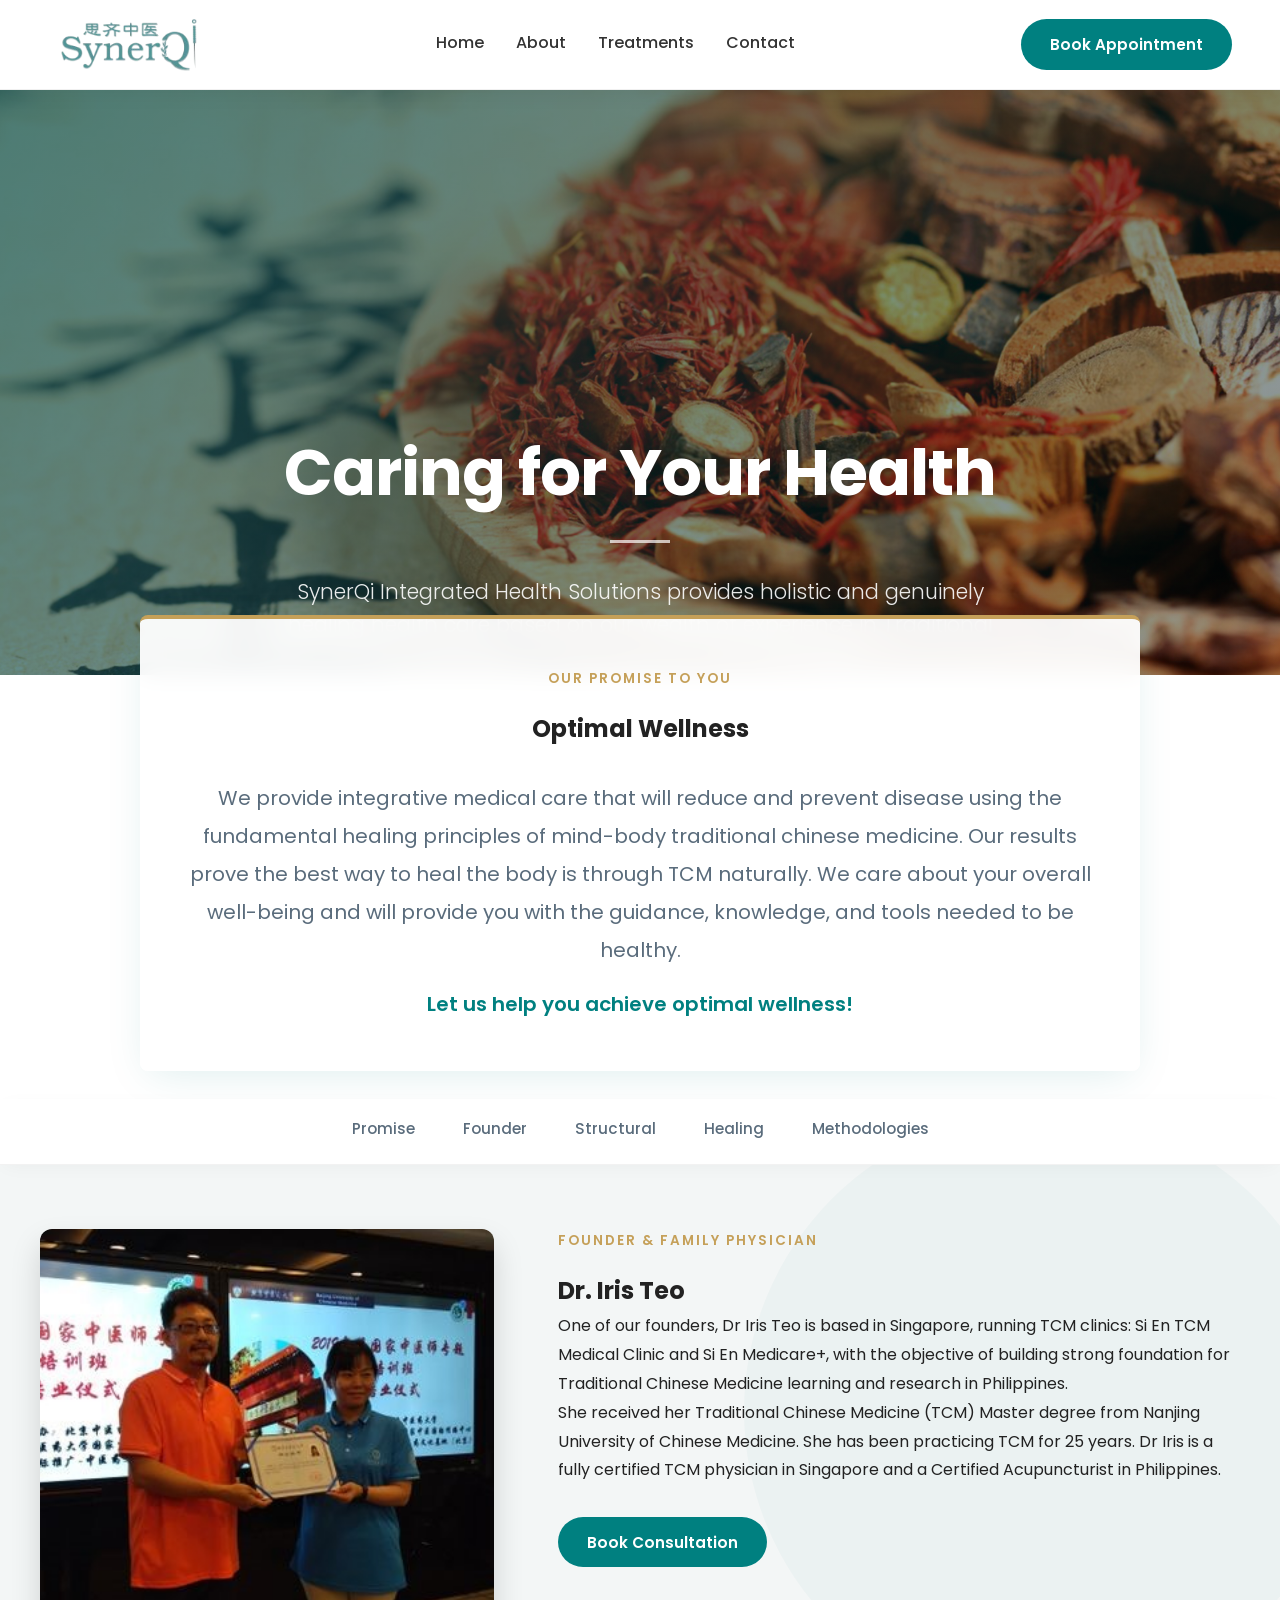
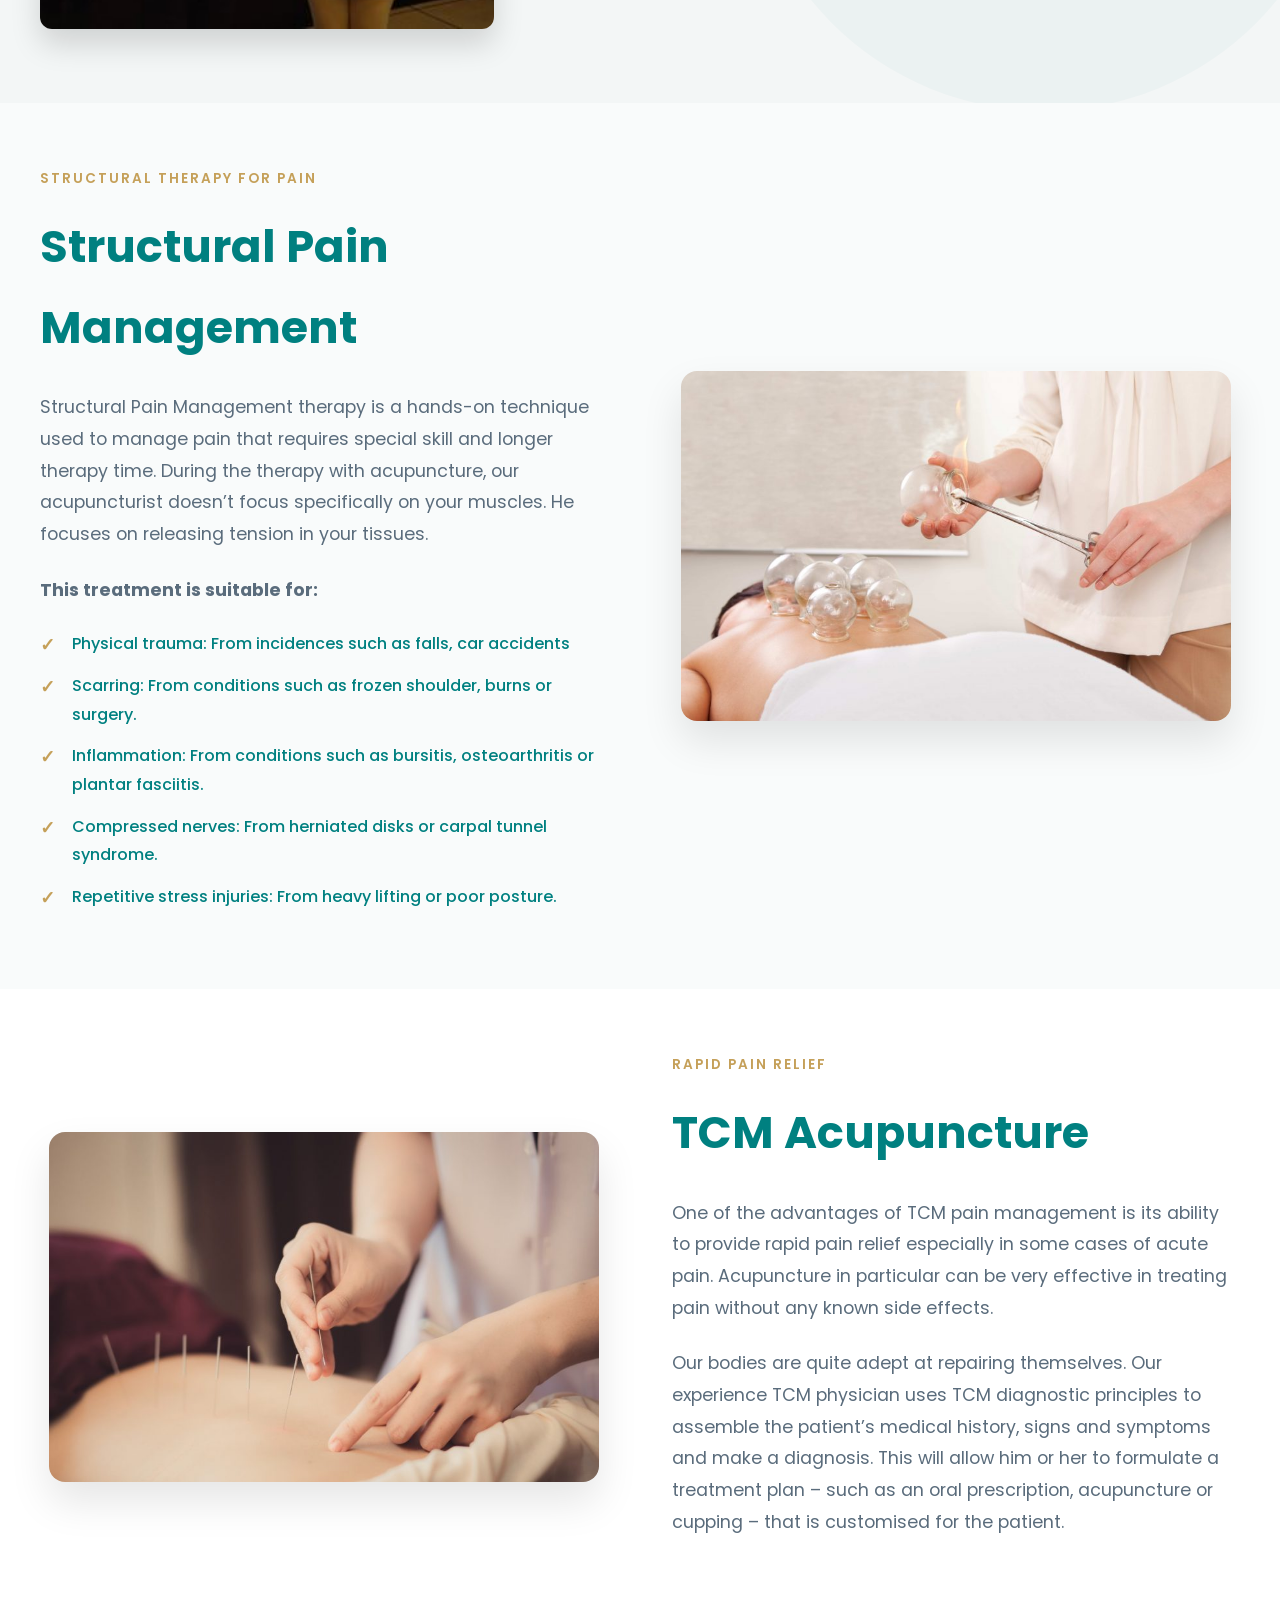
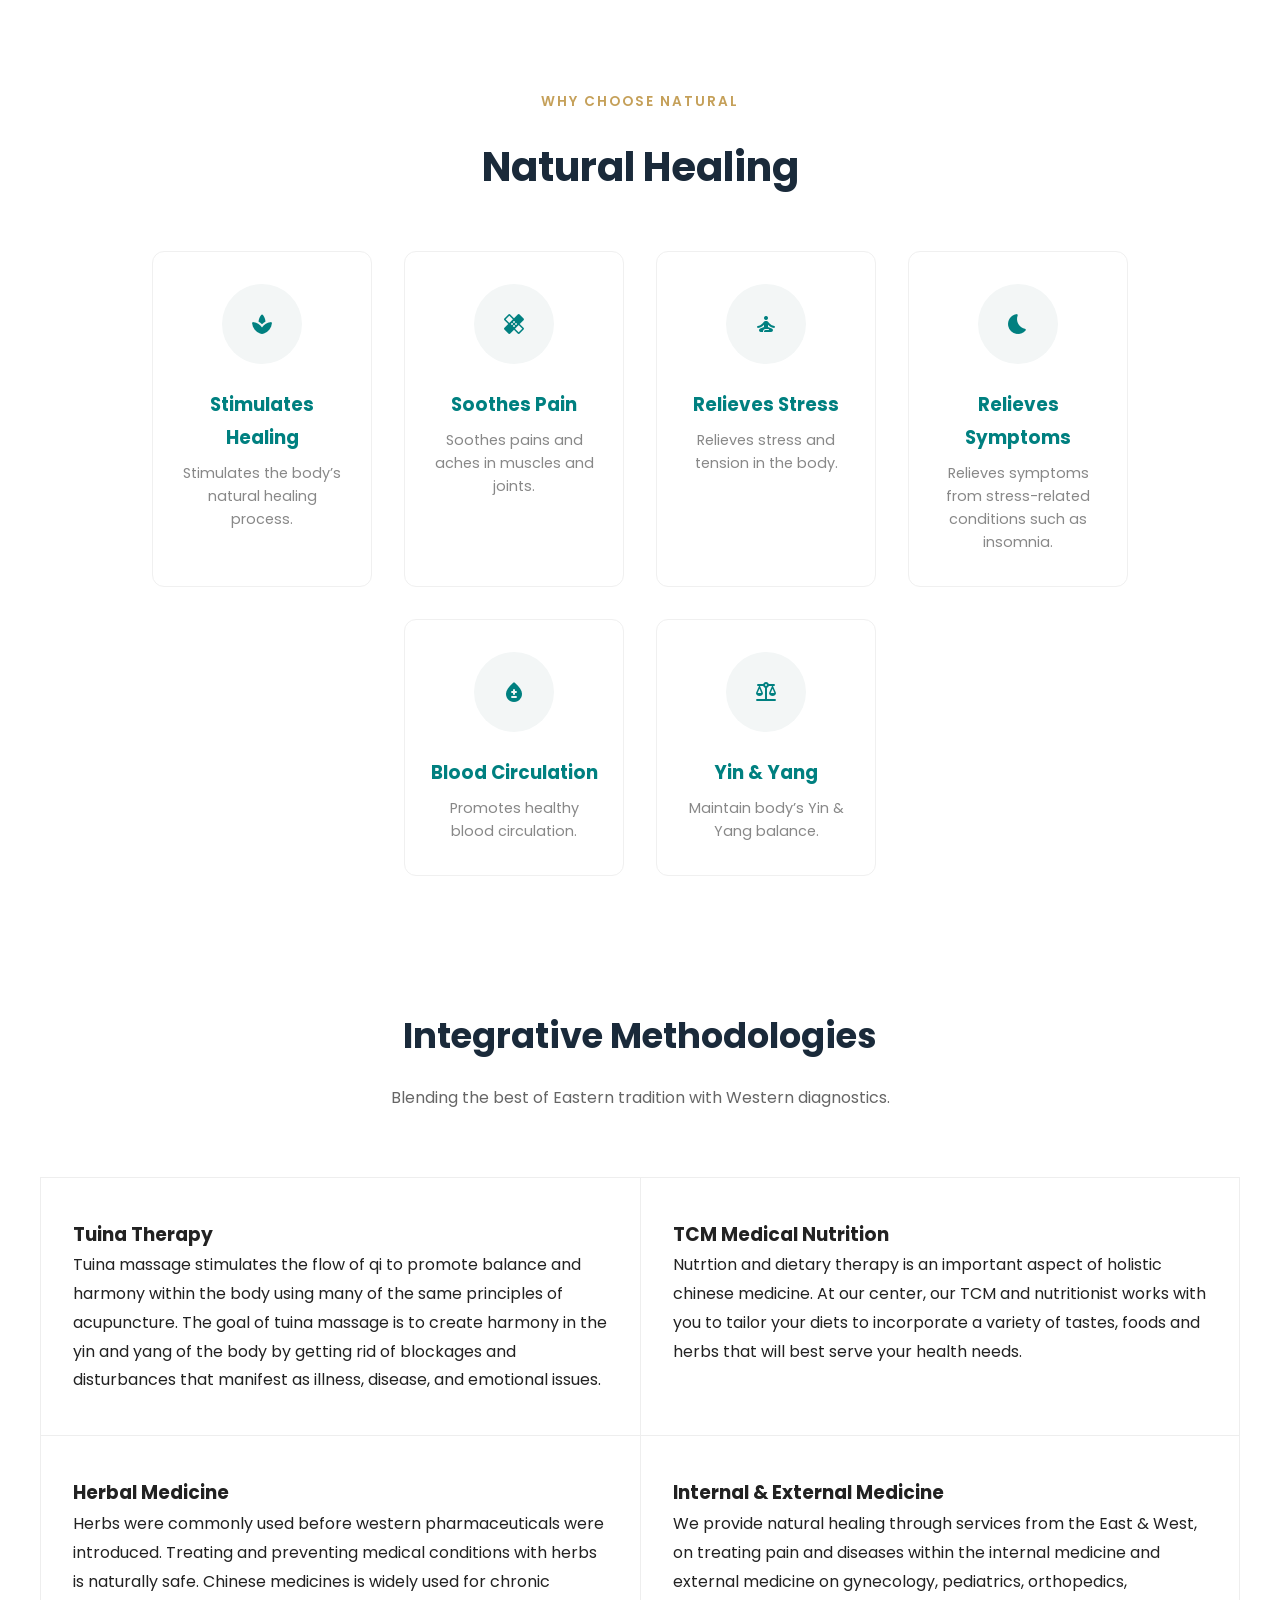
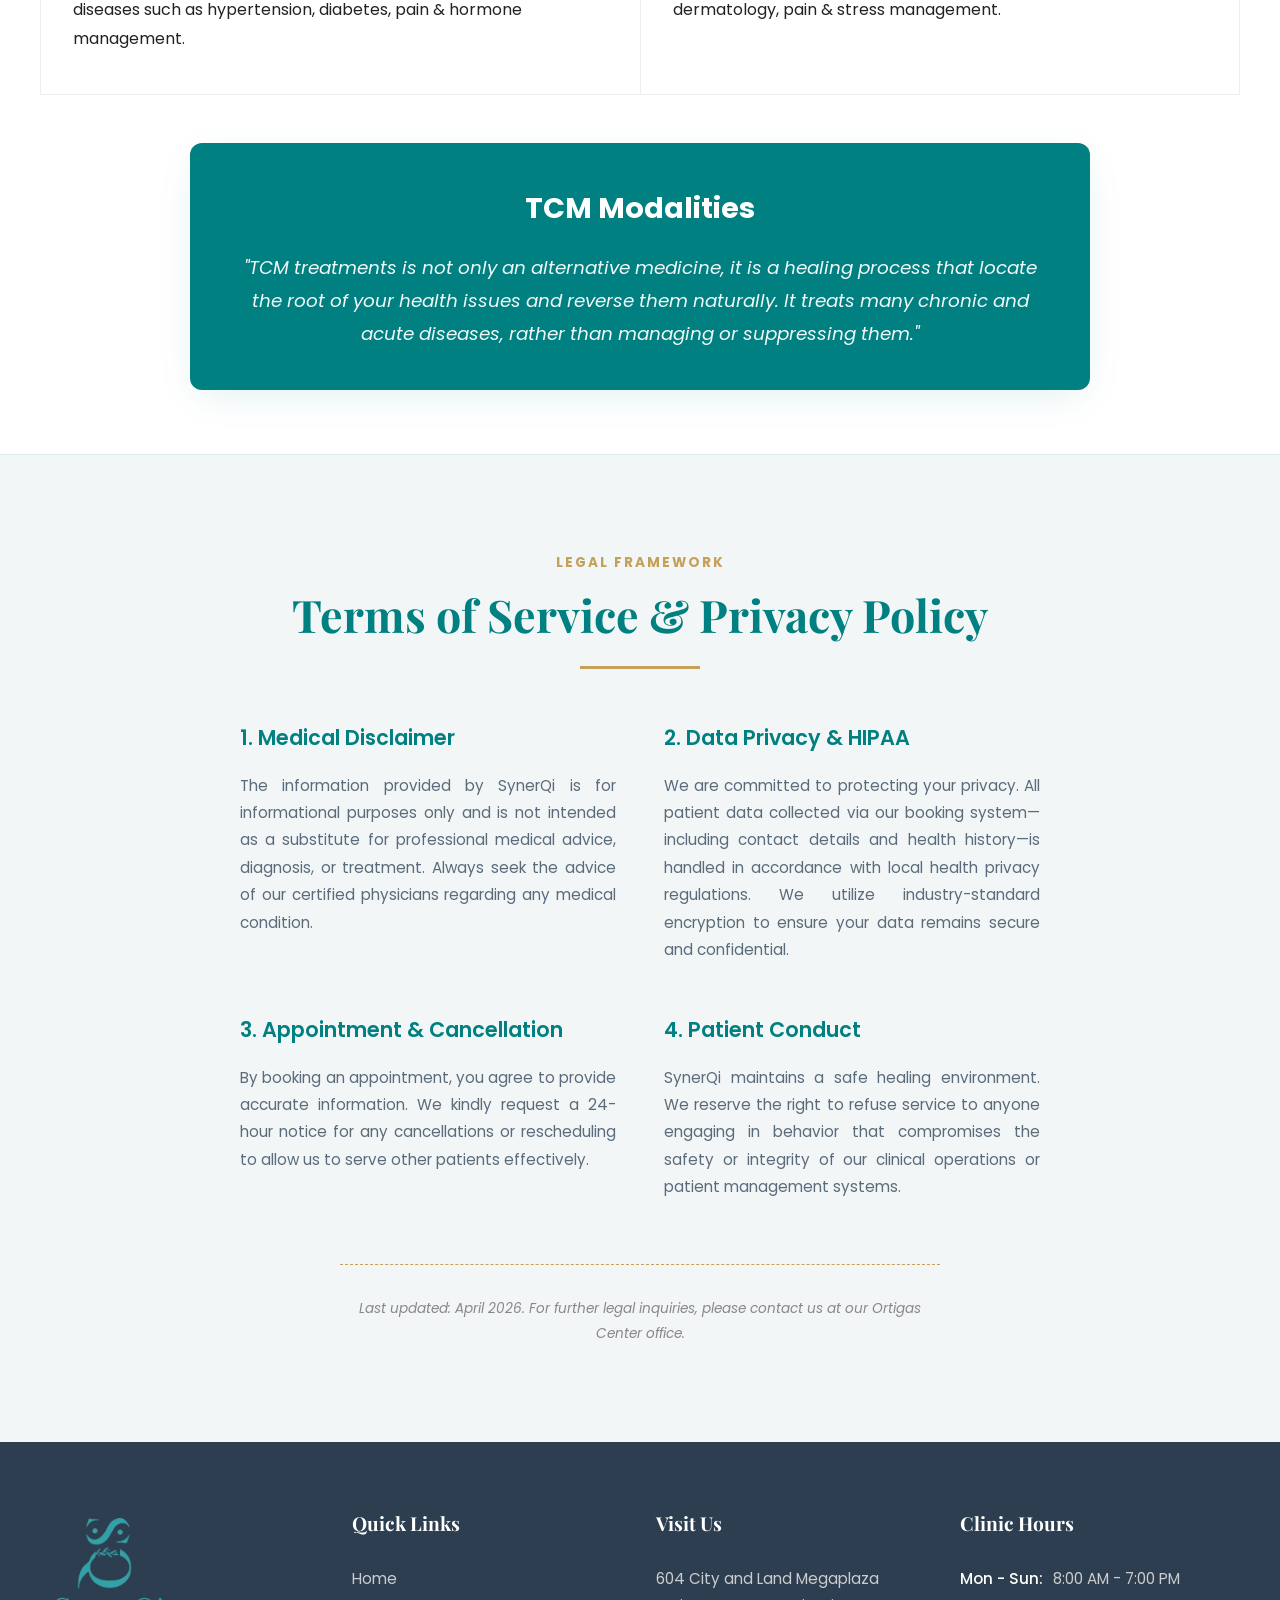
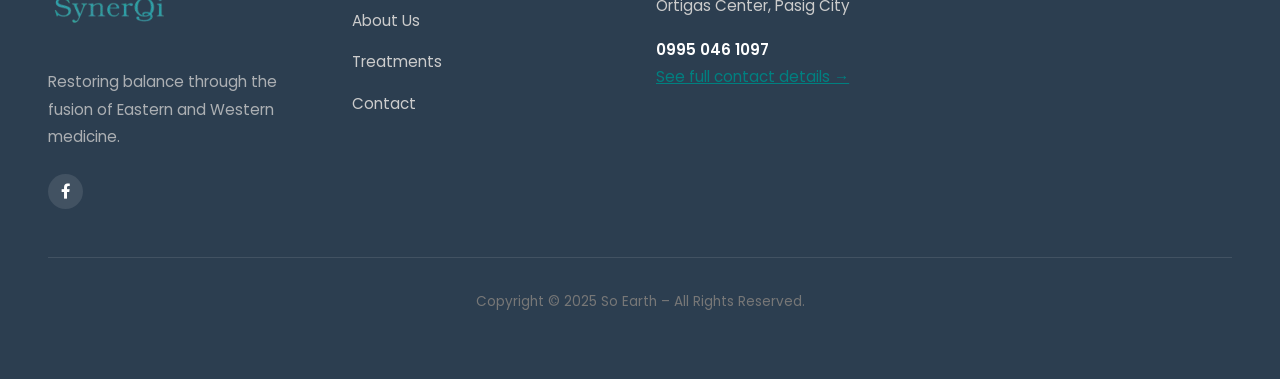
==== commit ee6e6954: "Update and rename about.php to about.html" ====
--- a/about.html
+++ b/about.html
@@ -204,10 +204,10 @@
 
         <section class="legal-section fade-in" id="terms">
             <div class="container">
-                <div class="legal-header">
-                    <span class="text-gold">Legal Framework</span>
-                    <h2>Terms of Service & Privacy Policy</h2>
-                    <div class="elegance-divider"></div>
+                <div class="about-legal-header">
+                    <span class="about-legal-label">Legal Framework</span>
+                    <h2 class="about-legal-title">Terms of Service & Privacy Policy</h2>
+                    <div class="about-legal-divider"></div>
                 </div>
 
                 <div class="legal-content">
@@ -432,7 +432,7 @@
                                     <p>We maintain a respectful and safe clinical environment. Service may be refused if behavior disrupts patient care or clinic operations.</p>
                                 
                                     <div class="full-terms-wrapper">
-                                        <a href="about.php#terms" class="full-terms-link">See Full Details</a>
+                                        <a href="about.html#terms" class="full-terms-link">See Full Details</a>
                                     </div>
                                 </div>
                                 <button type="button" class="legal-confirm-btn" onclick="closeLegalModal()">I Understand</button>
--- a/design/bookapp.css
+++ b/design/bookapp.css
@@ -36,6 +36,31 @@
     display: flex;
     flex-direction: column;
     gap: 20px;
+}
+
+/* --- Main Modal Desktop Close Button --- */
+.form-header-desktop {
+    display: flex;
+    justify-content: space-between;
+    align-items: center;
+    margin-bottom: 25px;
+    padding-bottom: 15px;
+    border-bottom: 1px solid #eee;
+}
+.close-btn-desktop {
+    cursor: pointer;
+    color: #999;
+    padding: 8px;
+    border-radius: 50%;
+    transition: all 0.3s cubic-bezier(0.4, 0, 0.2, 1);
+    display: flex;
+    align-items: center;
+    justify-content: center;
+}
+.close-btn-desktop:hover {
+    background: #f0f8f8;
+    color: #008080;
+    transform: rotate(90deg); /* The premium rotation effect */
 }
 
 /* ==========================================================================
@@ -187,9 +212,15 @@
     padding: 5px 10px;
     font-size: 0.95rem;
     font-weight: 600;
-    color: #008080;
+    color:#006666;
     text-decoration: underline;
     cursor: pointer;
+    transition: transform 0.3s ease, color 0.3s ease;
+    display: inline-block;
+}
+.terms-trigger-btn:hover {
+    color:#008080;
+    transform: scale(1.1);
 }
 .legal-overlay {
     display: none;
@@ -215,6 +246,98 @@
     overflow-y: auto;
     text-align: left;
 }
+.legal-header {
+    display: flex;
+    justify-content: space-between;
+    align-items: center;
+    margin-bottom: 20px;
+}
+.legal-header h3 {
+    color: #006666;
+    font-size: 1.5rem;
+}
+.legal-header h3 {
+    font-size: 1.2rem;
+}
+.legal-body {
+    max-height: 250px;
+    overflow-y: auto;
+    margin-bottom: 25px;
+}
+/* Close Button */
+.close-legal {
+    cursor: pointer;
+    color: #999;
+    padding: 5px;
+    border-radius: 50%;
+    transition: all 0.2s ease;
+}
+.close-legal:hover {
+    background: #f0f8f8;
+    color: #008080;
+    transform: rotate(90deg); 
+}
+/* See Full Details */
+.nav-style-button {
+    background: none;
+    border: none;
+    font-family: 'Poppins', sans-serif;
+    font-size: 0.9rem;
+    font-weight: 500;
+    color: #222;
+    padding: 8px 15px;
+    cursor: pointer;
+    transition: all 0.3s ease;
+    /* Centering Logic */
+    display: flex;
+    flex-direction: column; /* Stack text and underline */
+    align-items: center;    /* Center them horizontally */
+    margin: 0 auto;         /* Center the button itself in its container */
+    text-decoration: none;
+    position: relative;     /* Anchor for the underline */
+}
+
+.nav-style-button:hover {
+    color: #008080;
+    background-color: rgba(0, 128, 128, 0.05);
+    border-radius: 8px;
+}
+
+/* Underline Animation */
+.nav-style-button::after {
+    content: '';
+    display: block;
+    width: 0;
+    height: 2px;
+    background: #008080;
+    transition: width 0.3s ease;
+    position: absolute;
+    bottom: 5px; 
+    left: 50%;
+    transform: translateX(-50%);
+}
+.nav-style-button:hover::after {
+    width: 60%; /* Adjust this to control how long the line is under the text */
+}
+/* I Understand */
+.legal-confirm-btn {
+    width: 100%;
+    background:#006666;
+    color: white;
+    border: none;
+    padding: 10px;
+    border-radius: 5px;
+    cursor: pointer;
+    transition: all 0.3s ease;
+    display: inline-block;
+    font-size: 1rem;
+}
+.legal-confirm-btn:hover {
+    width: 100%;
+    background:#008080;
+    font-size: 1.1rem;
+}
+
 /* ==========================================================================
    5. ACTION BUTTONS
    ========================================================================== */
@@ -229,10 +352,12 @@
     font-weight: 600;
     cursor: pointer;
     transition: all 0.3s ease;
+    font-size: 1rem;
 }
 .submit-request-btn:hover {
     opacity: 0.9;
     background-color: #008080;
+    font-size: 1.1rem;
 }
 /* ==========================================================================
    6. RESPONSIVE QUERIES (CONSOLIDATED)
@@ -250,10 +375,49 @@
 
 /* C. Mobile Phones & Small Tablets (Max 768px) */
 @media (max-width: 768px) {
+    .form-header-desktop { display: none !important; }
     .desktop-only { display: none !important; }
     .modal-grid {
         grid-template-columns: 1fr;
         max-height: 90vh;
+    }
+    /* Mobile Header & Close Button Translation */
+    .mobile-modal-header {
+        display: flex;
+        justify-content: space-between;
+        align-items: center;
+        padding: 15px 20px;
+        background: #fff;
+        border-bottom: 1px solid #eee;
+        position: sticky;
+        top: 0;
+        z-index: 10;
+    }
+
+    .mobile-modal-header h4 {
+        margin: 0;
+        color: #000000;
+        font-size: 1.5rem;
+        font-weight: 700;
+    }
+
+    .close-btn-mobile {
+        cursor: pointer;
+        color: #999;
+        padding: 5px;
+        border-radius: 50%;
+        transition: all 0.3s cubic-bezier(0.4, 0, 0.2, 1);
+        display: flex;
+        align-items: center;
+        justify-content: center;
+    }
+
+    /* Applying the premium rotation and color shift to mobile */
+    .close-btn-mobile:active, 
+    .close-btn-mobile:hover {
+        background: #f0f8f8;
+        color: #008080;
+        transform: rotate(90deg);
     }
     .modal-context-info {
         align-items: center;
@@ -272,6 +436,66 @@
         max-height: none;
         padding: 25px;
     }
+    .form-row {
+        display: flex;
+        flex-direction: column;
+        gap: 0; 
+    }
+    .form-row .form-group {
+        width: 100%; 
+    }
+    /* Terms & Services Complete Mobile Style */
+    .terms-container {
+        margin-top: 10px;
+        display: flex;
+        flex-direction: column;
+        align-items: center; 
+        gap: 15px; 
+        width: 100%;
+    }
+    .terms-row {
+        display: flex;
+        align-items: center;
+        justify-content: center;
+        gap: 8px;
+    }
+    /* Terms Trigger Button*/
+    .terms-trigger-btn {
+        background: none;
+        border: none;
+        padding: 5px 10px;
+        font-size: 0.9rem; 
+        font-weight: 600;
+        color: #008080;
+        cursor: pointer;
+    }
+    .legal-overlay {
+        display: none;
+        position: fixed;
+        top: 0; left: 0;
+        width: 100%; height: 100%;
+        background: rgba(0, 0, 0, 0.75);
+        z-index: 10000;
+        align-items: center;
+        justify-content: center;
+        backdrop-filter: blur(5px);
+    }
+    .legal-overlay.active { 
+        display: flex; 
+    }
+    .legal-popup {
+        background: #ffffff;
+        width: 90%;
+        max-width: 450px;
+        padding: 25px; /* Better spacing for mobile thumbs */
+        border-radius: 15px;
+        box-shadow: 0 10px 30px rgba(0,0,0,0.3);
+    }
+    .legal-body {
+        max-height: 300px;
+        overflow-y: auto;
+        text-align: left;
+    }
 }
 
 /* D. Animations */
@@ -280,4 +504,59 @@
     to { opacity: 1; transform: translateY(0); }
 }
 .checkbox-list::-webkit-scrollbar { width: 6px; }
-.checkbox-list::-webkit-scrollbar-thumb { background: #ddd; border-radius: 10px; }+.checkbox-list::-webkit-scrollbar-thumb { background: #ddd; border-radius: 10px; }
+
+/* ==========================================================================
+   ABOUT PAGE LEGAL SECTION (ISOLATED)
+   ========================================================================== */
+
+.about-legal-header {
+    display: flex;
+    flex-direction: column; /* This forces the vertical stack */
+    align-items: center;    /* Centers everything horizontally */
+    text-align: center;
+    margin-bottom: 50px;    /* Space before the content starts */
+}
+
+/* "Legal Framework" Label */
+.about-legal-label {
+    font-family: 'Poppins', sans-serif;
+    font-size: 0.85rem;
+    text-transform: uppercase;
+    letter-spacing: 2px;
+    color: #c5a059; /* Your signature Gold */
+    font-weight: 700;
+    margin-bottom: 12px;
+    display: block;
+}
+
+/* "Terms of Service..." Title */
+.about-legal-title {
+    font-family: 'Playfair Display', serif;
+    font-size: 2.8rem; /* Larger for the full page view */
+    color: #008080;    /* Your signature Teal */
+    margin: 0 0 25px 0;
+    line-height: 1.2;
+}
+
+/* The Info Divider Line */
+.about-legal-divider {
+    height: 3px;
+    width: 120px;
+    /* 30% Teal accent, 70% light grey line */
+    background:#c5a059;
+    margin: 0 auto; /* Keeps the line centered */
+}
+
+/* Legal Content */
+.legal-content {
+    max-width: 800px;
+    margin: 0 auto;
+}
+
+.legal-block h3 {
+    color: #008080;
+    font-family: 'Poppins', sans-serif;
+    margin-bottom: 15px;
+    font-size: 1.3rem;
+}
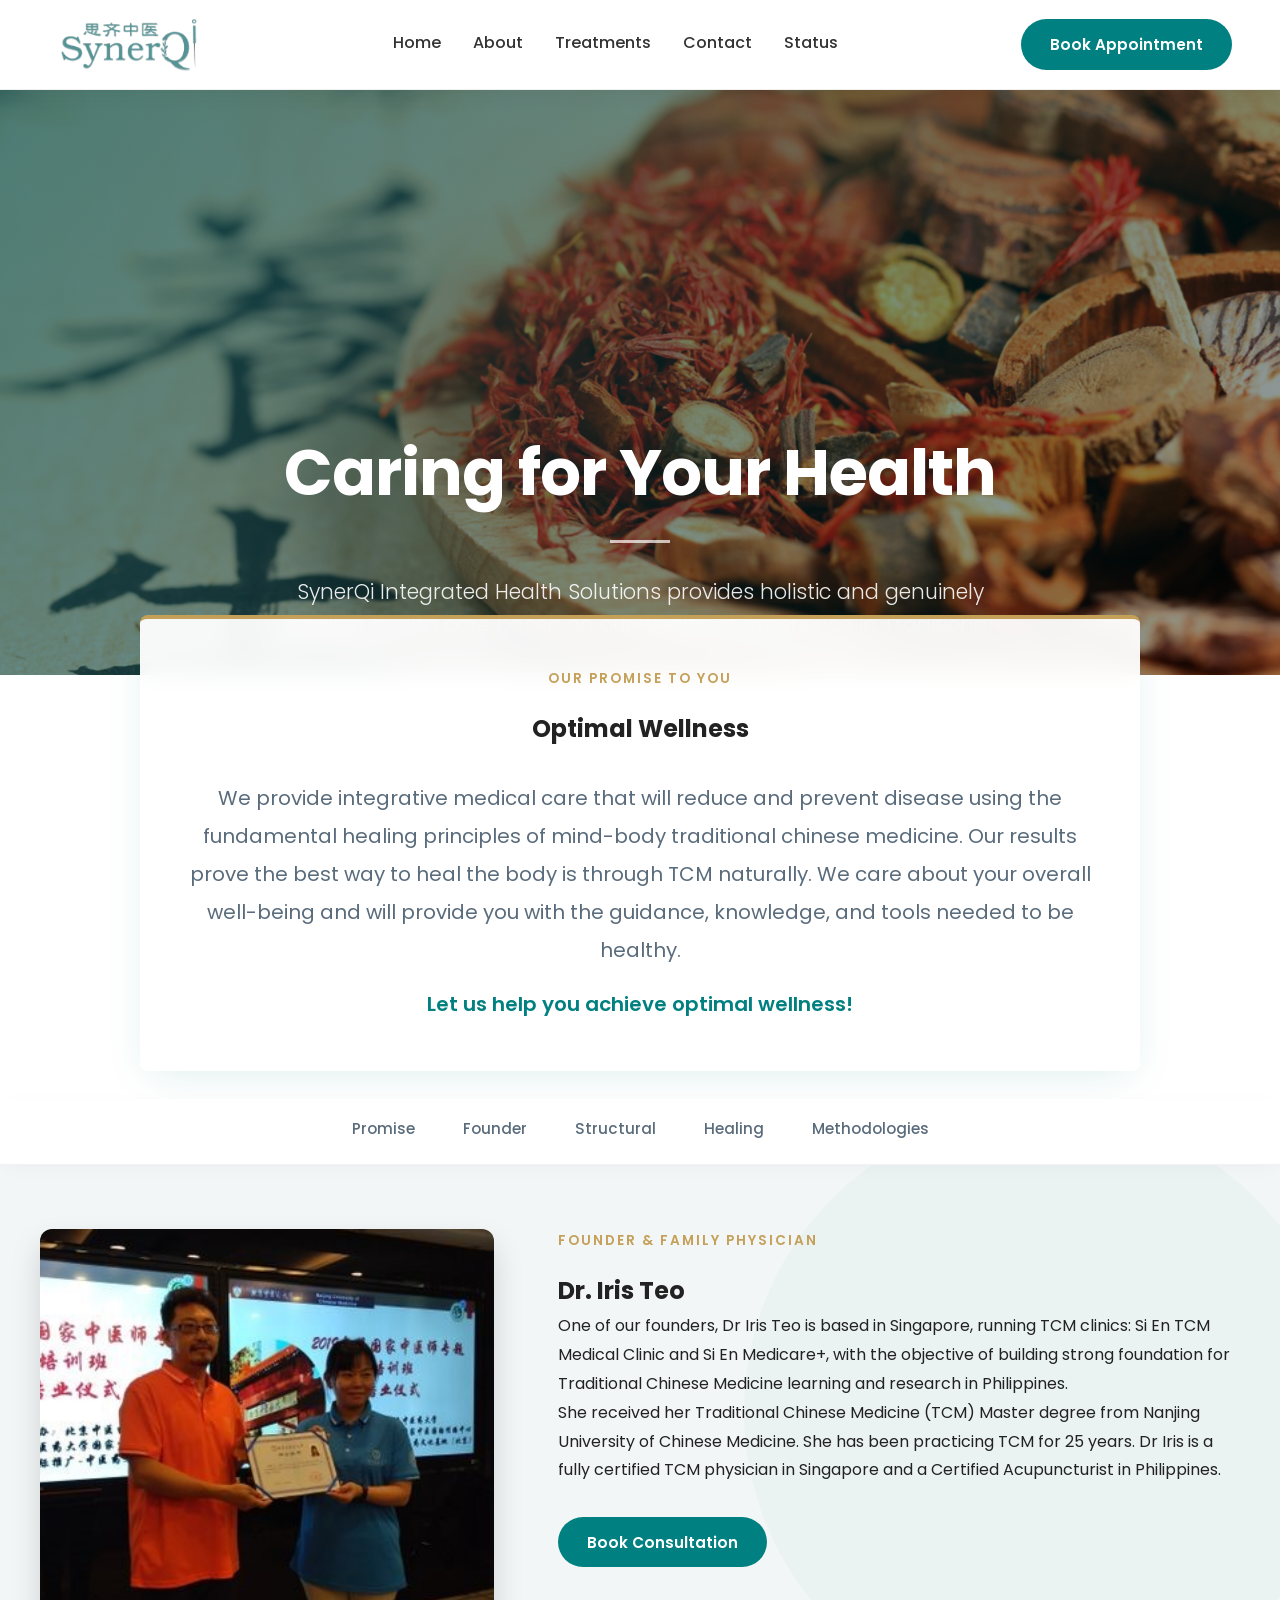
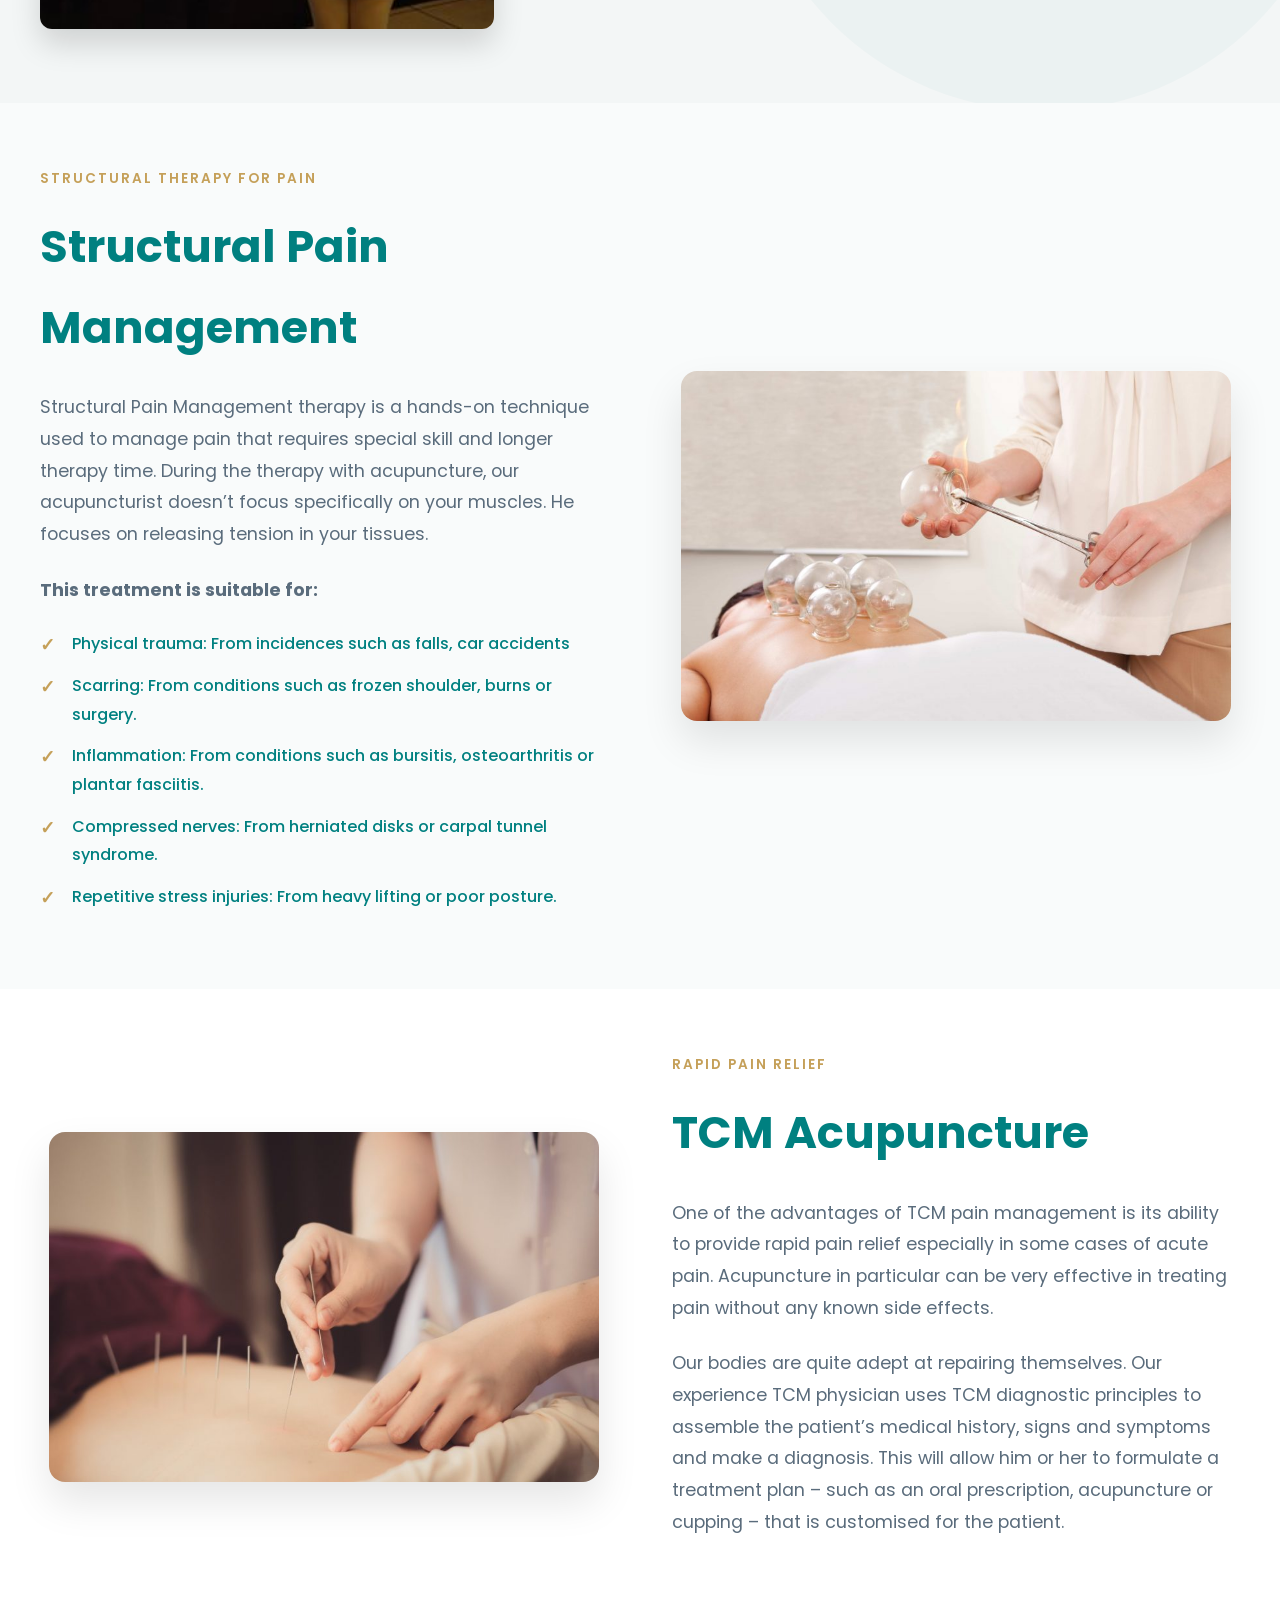
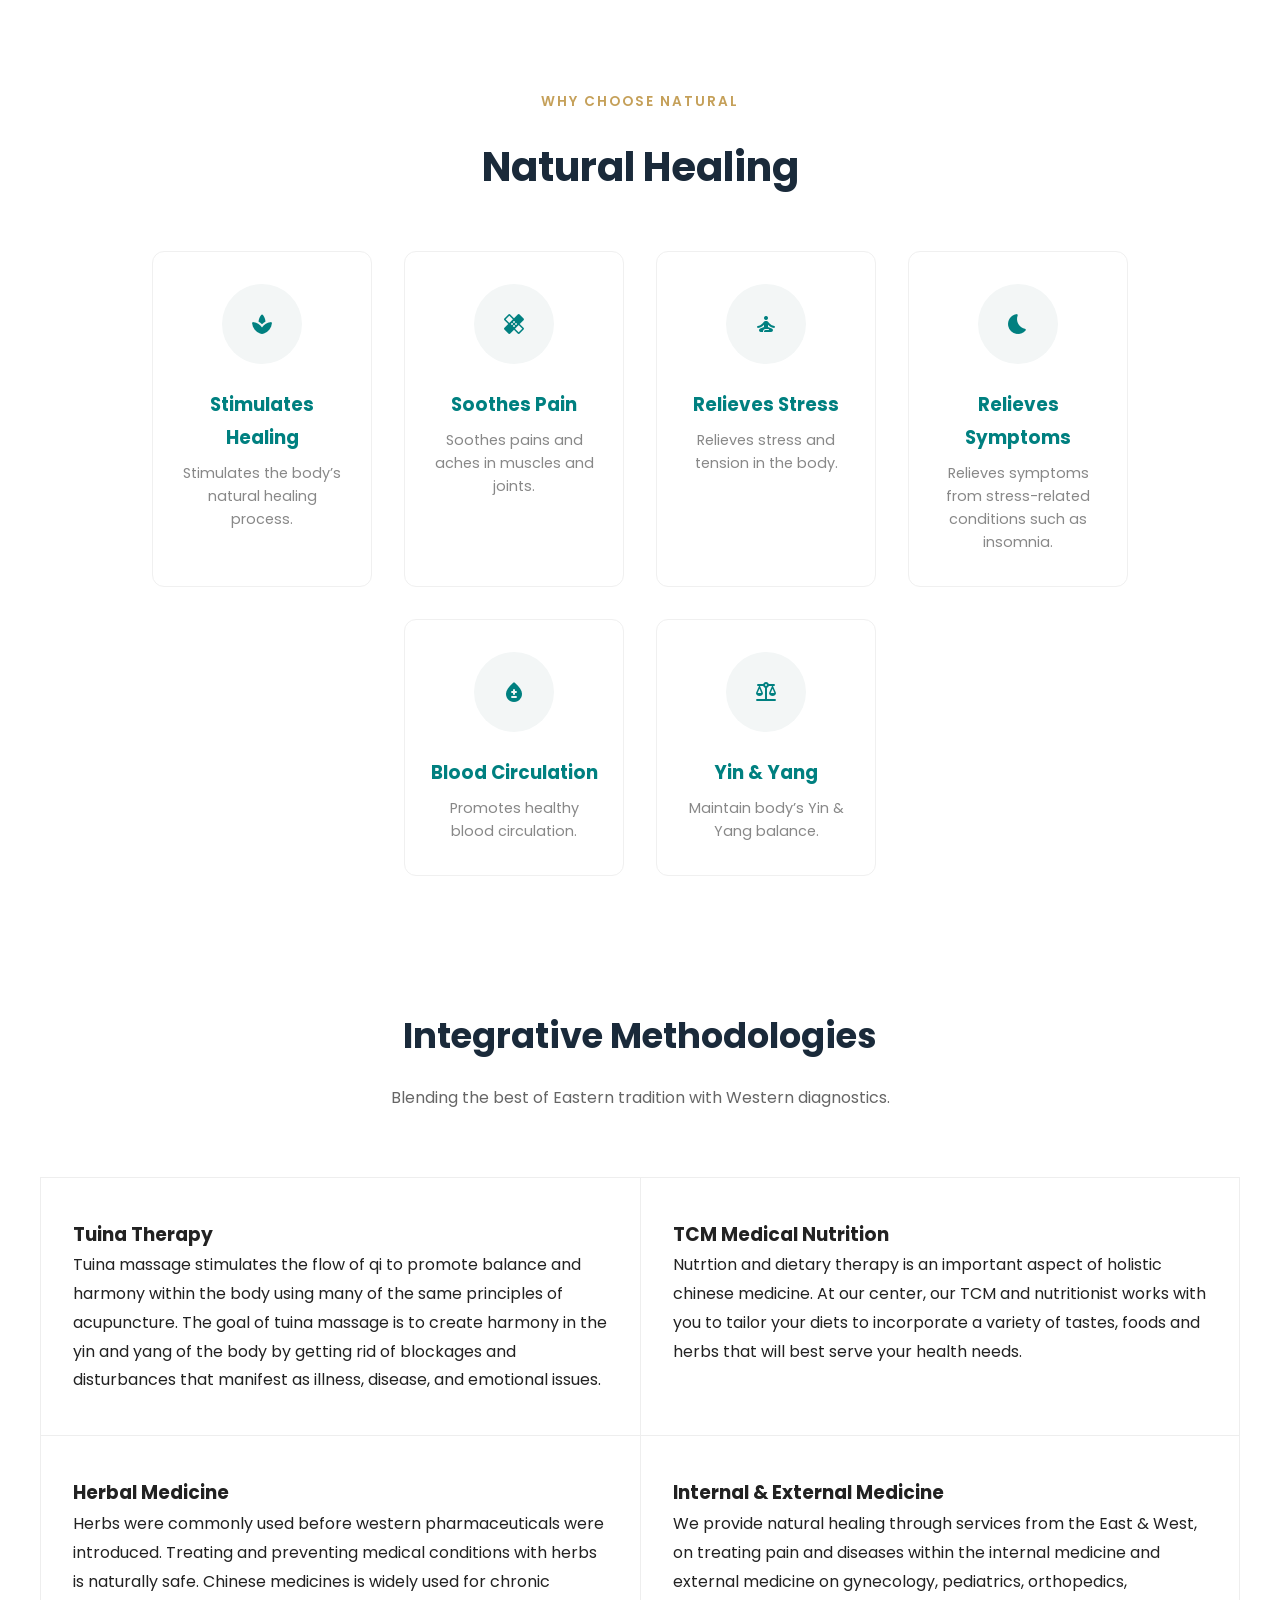
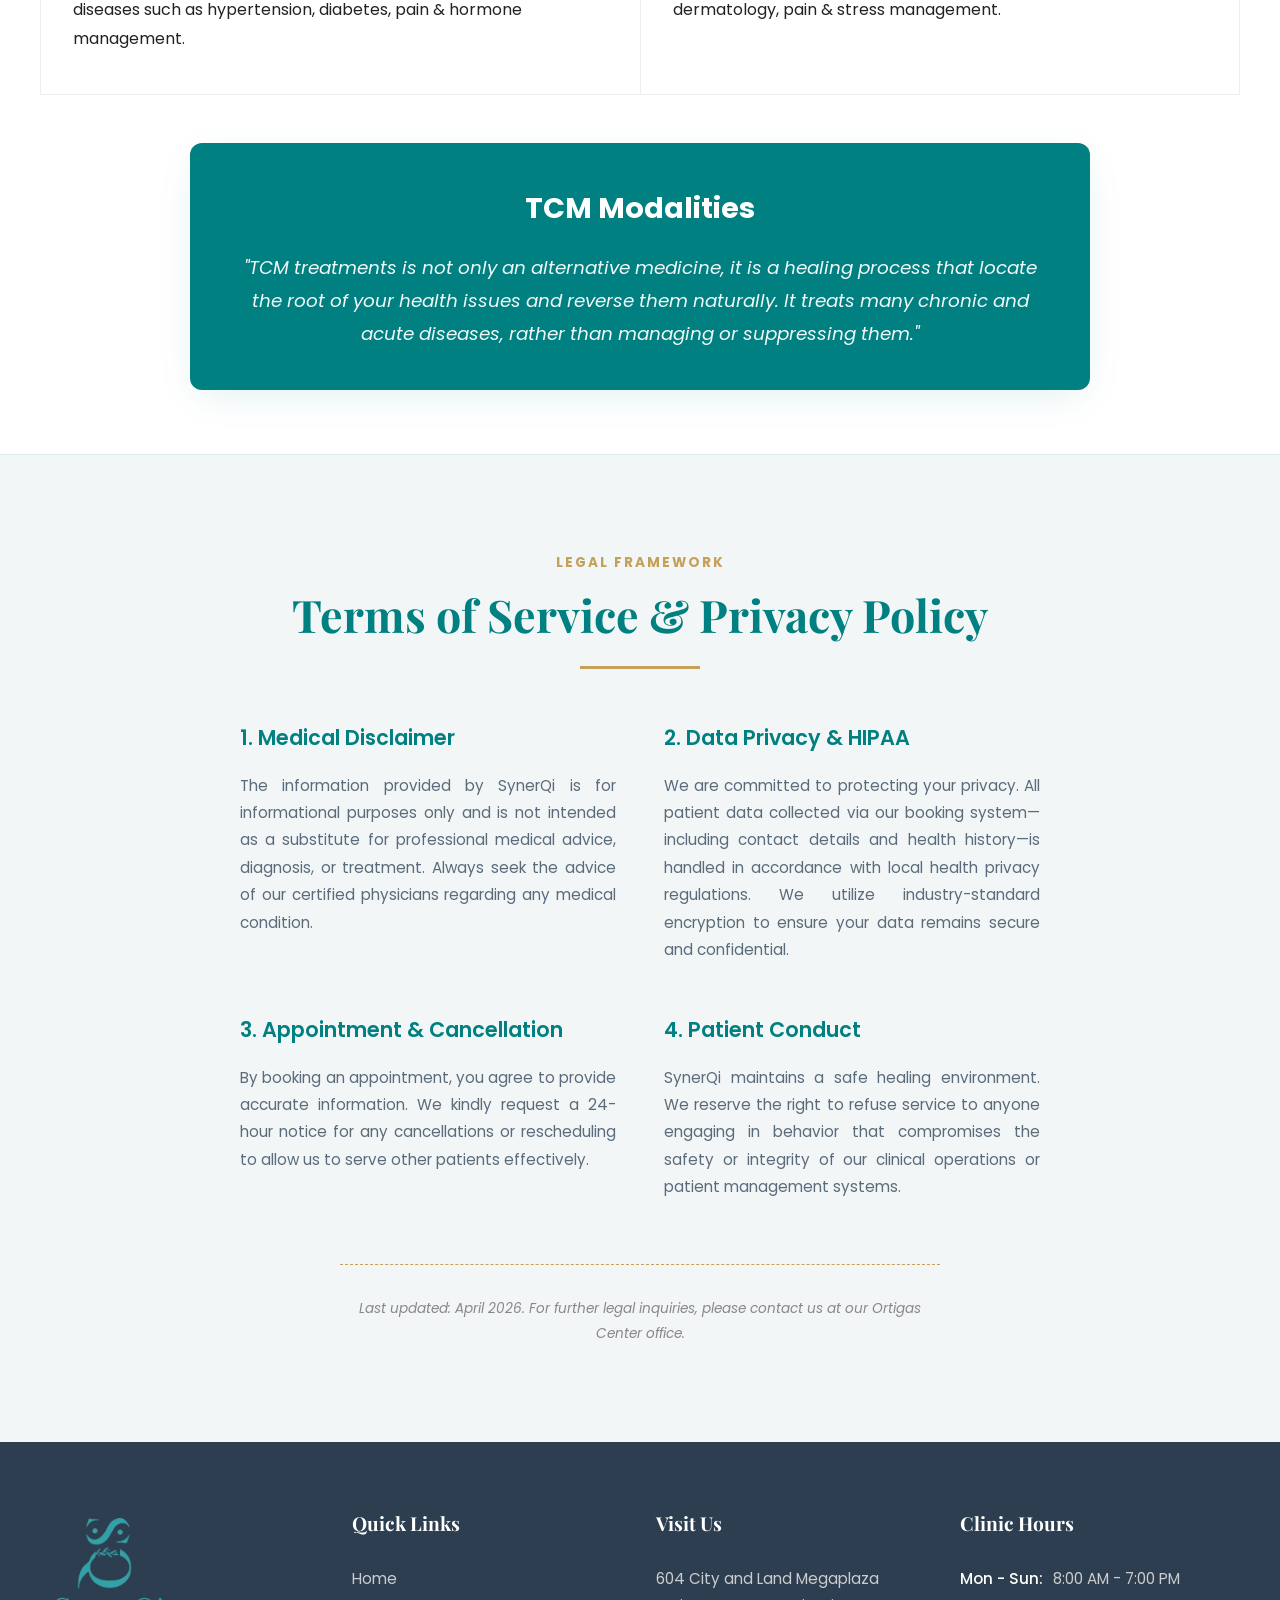
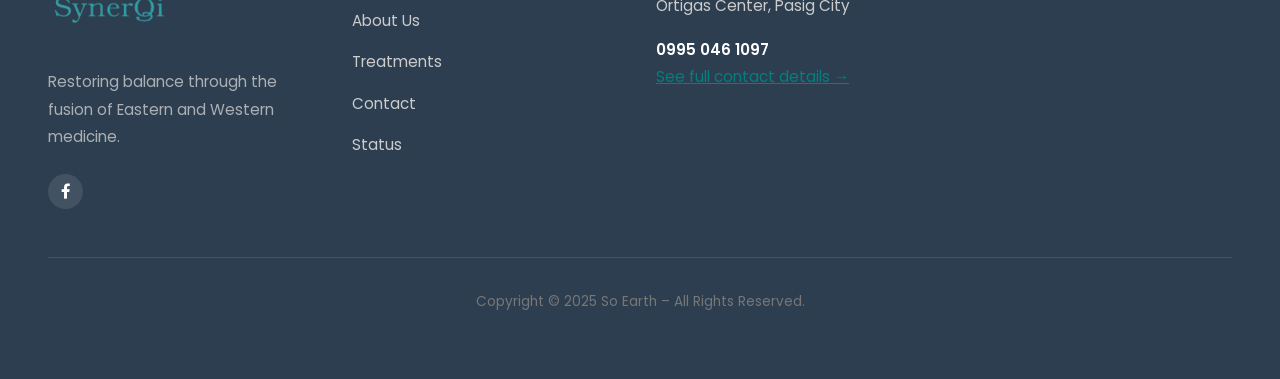
==== commit 3655ec07: "Update and rename about.php to about.html" ====
--- a/about.html
+++ b/about.html
@@ -27,6 +27,7 @@
                 <li><a href="about.html">About</a></li>
                 <li><a href="services.html">Treatments</a></li>
                 <li><a href="contact.html">Contact</a></li>
+                <li><a href="appointmentstatus.html">Status</a></li>
             </ul>
         </nav>
         
@@ -259,6 +260,7 @@
                     <li><a href="about.html">About Us</a></li>
                     <li><a href="services.html">Treatments</a></li>
                     <li><a href="contact.html">Contact</a></li>
+                    <li><a href="appointmentstatus.html">Status</a></li>
                 </ul>
             </div>
 
@@ -292,13 +294,18 @@
         <span class="material-icons-round">arrow_upward</span>
     </button>
 
+
+    <!-- CTA BUTTON POP UP FORM -->
     <div id="bookingModal" class="modal-overlay">
         <div class="modal-wrapper">
             <div class="mobile-modal-header">
-                <h4>Book Appointment</h4>
+                <h4>Complete Request</h4>
                 <span class="material-icons-round close-btn-mobile" onclick="closeModal()">close</span>
             </div>
+
             <div class="modal-grid">
+
+                <!-- LEFT -->
                 <div class="modal-context-info">
                     <div class="info-label">Current Total</div>
                     <p class="info-value" id="cartTotal">₱0</p>
@@ -316,13 +323,16 @@
                         </details>
                     </div>
                 </div>
-                
+
+                <!-- CENTER (FORM) -->
                 <div class="modal-form-section">
                     <div class="form-header-desktop">
                         <h3>Complete Request</h3>
-                        <span class="material-icons-round close-icon-desktop" onclick="closeModal()">close</span>
-                    </div>
-                    <form id="modalBookingForm" action="process_booking.php" method="POST">
+                        <span class="material-icons-round close-btn-desktop" onclick="closeModal()">close</span>
+                    </div>
+
+                    <form id="modalBookingForm" action="database/process_booking.html" method="POST">
+
                         <div class="form-group">
                             <label>Treatments</label>
                             <div class="custom-select-wrapper">
@@ -378,14 +388,29 @@
                             <label>Full Name</label>
                             <input type="text" id="userName" placeholder="Enter your name" required name="userName">
                         </div>
+
+                        <!-- Mobile only -->
+                        <div class="mobile-only">
+                            <div class="form-group">
+                                <label>Patient Vitals</label>
+                                <textarea name="patient_vitals" placeholder="BP, Temp, etc..." rows="2"></textarea>
+                            </div>
+                            <div class="form-group">
+                                <label>Patient Concern</label>
+                                <textarea name="patient_concern" placeholder="Symptoms..." rows="2"></textarea>
+                            </div>
+                        </div>
+
                         <div class="form-group">
                             <label>Email Address</label>
                             <input type="email" id="userEmail" placeholder="email@example.com" required name="userEmail">
                         </div>
+
                         <div class="form-group">
                             <label>Phone Number</label>
                             <input type="tel" id="userPhone" placeholder="0912 345 6789" required name="userPhone">
                         </div>
+
                         <div class="form-row">
                             <div class="form-group">
                                 <label>Date</label>
@@ -412,11 +437,11 @@
                             </div>
                         </div>
 
-                        <div id="legalModal" class="legal-overlay">
+			            <div id="legalModal" class="legal-overlay">
                             <div class="legal-popup">
                                 <div class="legal-header">
                                     <h3>Terms & Services</h3>
-                                    <button type="button" class="legal-close-icon" onclick="closeLegalModal()">close</button>
+                                    <span class="material-icons-round close-legal" onclick="closeLegalModal()">close</span>
                                 </div>
                                 <div class="legal-body">
                                     <h4>1. Medical Disclaimer</h4>
@@ -431,21 +456,63 @@
                                     <h4>4. Patient Conduct</h4>
                                     <p>We maintain a respectful and safe clinical environment. Service may be refused if behavior disrupts patient care or clinic operations.</p>
                                 
-                                    <div class="full-terms-wrapper">
-                                        <a href="about.html#terms" class="full-terms-link">See Full Details</a>
-                                    </div>
+                                    <button type="button" class="terms-trigger-btn nav-style-button" onclick="window.location.href='about.html#terms'">
+                                        See Full Details
+                                    </button>
                                 </div>
                                 <button type="button" class="legal-confirm-btn" onclick="closeLegalModal()">I Understand</button>
                             </div>
                         </div>
-                        
+
                         <button type="submit" class="submit-request-btn">
                             Confirm Request
                         </button>
+
                         <input type="hidden" name="totalAmount" id="totalAmountInput" value="0">
                         <input type="hidden" name="selectedServicesList" id="servicesListInput" value="">
                     </form>
                 </div>
+
+                <!-- RIGHT (CORRECT POSITION NOW) -->
+                <div class="modal-patient-notes desktop-only">
+
+                    <div class="notes-group">
+                        <label>Patient Vitals</label>
+                        <textarea 
+                            name="patient_vitals"
+                            id="patientVitals"
+                            form="modalBookingForm"
+                            placeholder="Blood Pressure, Heart Rate, Temperature..."
+                        ></textarea>
+                    </div>
+
+                    <div class="notes-group">
+                        <label>Patient Concern</label>
+                        <textarea 
+                            name="patient_concern"
+                            id="patientConcern"
+                            form="modalBookingForm"
+                            placeholder="Describe symptoms, pain, concerns..."
+                        ></textarea>
+                    </div>
+
+                </div>
+
+            </div>
+        </div>
+    </div>
+
+    <div id="validationNoticeModal" class="notice-overlay">
+        <div class="notice-box">
+            <div class="notice-header">
+                <span class="material-icons-round notice-icon">assignment_late</span>
+                <h4 id="noticeTitle">Information Required</h4>
+            </div>
+            <div class="notice-body">
+                <p id="noticeMessage">Please fill out the missing medical details before proceeding.</p>
+            </div>
+            <div class="notice-footer">
+                <button type="button" id="noticeConfirmBtn" class="notice-btn">Go to Field</button>
             </div>
         </div>
     </div>
--- a/design/bookapp.css
+++ b/design/bookapp.css
@@ -1,70 +1,187 @@
 /* ==========================================================================
-   1. MAIN MODAL LAYOUT & GRID
+   CTA BOOKING MODAL - ADJUSTED EXACTLY FOR YOUR HTML STRUCTURE
+   ========================================================================== */
+
+/* OVERLAY */
+.modal-overlay {
+    display: none;
+    position: fixed;
+    inset: 0;
+
+    width: 100vw;
+    height: 100vh;
+
+    background: rgba(15, 23, 42, 0.65);
+    backdrop-filter: blur(8px);
+
+    z-index: 9999;
+
+    justify-content: center;
+    align-items: center;
+
+    padding: 20px;
+    box-sizing: border-box;
+
+    overflow-y: auto;
+}
+
+.modal-overlay.active {
+    display: flex;
+}
+
+/* WRAPPER */
+.modal-wrapper {
+    width: auto !important;
+    max-width: none !important;
+
+    display: flex;
+    justify-content: center;
+    align-items: center;
+
+    padding: 0;
+    margin: 0;
+}
+
+/* ==========================================================================
+   MOBILE HEADER
+   ========================================================================== */
+.mobile-modal-header {
+    display: none;
+}
+
+/* ==========================================================================
+   MAIN 3 PANEL GRID
    ========================================================================== */
 .modal-grid {
     display: grid;
-    grid-template-columns: 270px 1fr; 
-    gap: 0;
-    align-items: stretch;
-    width: 100%;
-    max-width: 1100px;
-    background: #fff;
-    border-radius: 15px;
+
+    /* Left is fixed, Right is fixed, Center fills the rest */
+    grid-template-columns: 270px 680px 350px;
+
+    width: 95vw;
+    max-width: 1300px;
+    height: 88vh;
+    max-height: 950px;
+    background: #ffffff;
+    border-radius: 24px;
     overflow: hidden;
-}
+    box-shadow: 0 30px 60px rgba(0,0,0,0.25);
+    box-sizing: border-box;
+}
+
+/* ==========================================================================
+   LEFT PANEL
+   ========================================================================== */
 .modal-context-info {
-    padding: 40px 30px;
-    background: #f8fbfb;
-    border-left: 5px solid #008080;
-    border-right: 1px solid #eee;
-    width: 100%;
-    height: 100%;
+    background: linear-gradient(180deg, #c4e1e1 0%, #d7ecec 100%);
+    padding: 50px 20px;
+
+    display: flex;
+    flex-direction: column;
+
+    border-right: 1px solid rgba(0,0,0,0.05);
+
+    overflow-y: auto;
+
+    min-width: 0;
+    min-height: 0;
+
     box-sizing: border-box;
+}
+
+/* ==========================================================================
+   CENTER PANEL
+   ========================================================================== */
+.modal-form-section {
+    background: #ffffff;
+    padding: 40px;
+
+    overflow-y: auto;
+
+    min-width: 0;
+    min-height: 0;
+
+    width: 100%;
+
+    box-sizing: border-box;
+}
+
+/* ==========================================================================
+   RIGHT PANEL
+   ========================================================================== */
+.modal-patient-notes {
+    background: #f9fbfb;
+    padding: 50px 20px;
+
     display: flex;
     flex-direction: column;
-}
-.modal-form-section {
-    padding: 40px;
-    background: #fff;
-    max-height: 80vh; 
-    overflow-y: auto; 
-    width: 100%;
+    gap: 24px;
+
+    border-left: 1px solid #e5e7eb;
+
+    overflow-y: auto;
+
+    min-width: 0;
+    min-height: 0;
+
+    width: 100%;
+
     box-sizing: border-box;
 }
-#modalBookingForm {
-    width: 100%;
-    display: flex;
-    flex-direction: column;
-    gap: 20px;
-}
-
-/* --- Main Modal Desktop Close Button --- */
+
+/* ==========================================================================
+   FORM HEADER
+   ========================================================================== */
 .form-header-desktop {
     display: flex;
     justify-content: space-between;
     align-items: center;
+
     margin-bottom: 25px;
     padding-bottom: 15px;
+
     border-bottom: 1px solid #eee;
 }
+
 .close-btn-desktop {
     cursor: pointer;
     color: #999;
     padding: 8px;
     border-radius: 50%;
-    transition: all 0.3s cubic-bezier(0.4, 0, 0.2, 1);
+
+    transition: all 0.3s ease;
+
     display: flex;
     align-items: center;
     justify-content: center;
 }
+
 .close-btn-desktop:hover {
     background: #f0f8f8;
     color: #008080;
-    transform: rotate(90deg); /* The premium rotation effect */
-}
-
-/* ==========================================================================
-   2. SIDEBAR CONTENT (Total & Chosen Treatments)
+    transform: rotate(90deg);
+}
+
+/* ==========================================================================
+   FORM STRUCTURE
+   ========================================================================== */
+#modalBookingForm {
+    width: 100%;
+
+    display: flex;
+    flex-direction: column;
+    gap: 20px;
+}
+
+/* DATE + TIME */
+.form-row {
+    display: grid;
+    grid-template-columns: 1fr 1fr;
+    gap: 20px;
+}
+
+/* ==========================================================================
+   LEFT PANEL INFO
    ========================================================================== */
 .info-label {
     color: #666;
@@ -73,13 +190,16 @@
     letter-spacing: 1px;
     margin-bottom: 5px;
     margin-top: 15px;
-}
+    font-weight: 600;
+}
+
 .info-value {
     color: #008080;
     font-size: 2.2rem;
     font-weight: 800;
     margin: 0;
 }
+
 .info-value-small {
     color: #333;
     font-size: 0.85rem;
@@ -88,28 +208,125 @@
     margin-top: 5px;
     flex-grow: 1;
 }
+
 .info-divider {
     height: 1px;
-    background: #e0e0e0;
+    background: rgba(255,255,255,0.85);
     margin: 15px 0;
-    width: 50%;
-}
-
-/* Desktop Dropdown List Styling */
+    width: 100%;
+}
+
+/* SERVICES LIST */
 #servicesList {
     margin-top: 10px;
     padding-left: 0;
     list-style: none;
 }
+
 #servicesList li {
     font-size: 0.85rem;
     padding: 4px 0;
-    border-bottom: 1px solid #eee;
+    border-bottom: 1px solid rgba(255,255,255,0.7);
     color: #444;
 }
+
 .no-services {
     color: #999 !important;
     border-bottom: none !important;
+}
+
+/* ==========================================================================
+   RIGHT PANEL NOTES
+   ========================================================================== */
+.notes-group {
+    display: flex;
+    flex-direction: column;
+    width: 100%;
+}
+
+.notes-group label {
+    font-family: 'Poppins', sans-serif;
+    font-size: 0.85rem;
+    font-weight: 700;
+    color: #0f766e;
+
+    margin-bottom: 10px;
+
+    text-transform: uppercase;
+    letter-spacing: 0.5px;
+}
+
+.notes-group textarea {
+    width: 100%;
+    max-width: 100%;
+
+    min-height: 220px;
+
+    resize: vertical;
+
+    padding: 16px;
+
+    border-radius: 14px;
+    border: 1.5px solid #d1d5db;
+
+    background: #ffffff;
+
+    font-family: 'Poppins', sans-serif;
+    font-size: 0.9rem;
+    color: #374151;
+    line-height: 1.6;
+
+    box-sizing: border-box;
+
+    transition: all 0.25s ease;
+}
+
+.notes-group textarea:focus {
+    outline: none;
+    border-color: #008080;
+    box-shadow: 0 0 0 4px rgba(0,128,128,0.10);
+}
+
+/* ==========================================================================
+   BUTTON
+   ========================================================================== */
+.submit-request-btn {
+    width: 100%;
+    padding: 14px;
+    margin-top: 20px;
+
+    background-color: #006666;
+    color: #ffffff;
+
+    border: none;
+    border-radius: 10px;
+
+    font-size: 1rem;
+    font-weight: 600;
+
+    cursor: pointer;
+    transition: all 0.3s ease;
+}
+
+.submit-request-btn:hover {
+    background-color: #008080;
+    transform: translateY(-2px);
+}
+
+/* ==========================================================================
+   SCROLLBAR
+   ========================================================================== */
+.modal-context-info::-webkit-scrollbar,
+.modal-form-section::-webkit-scrollbar,
+.modal-patient-notes::-webkit-scrollbar {
+    width: 6px;
+}
+
+.modal-context-info::-webkit-scrollbar-thumb,
+.modal-form-section::-webkit-scrollbar-thumb,
+.modal-patient-notes::-webkit-scrollbar-thumb {
+    background: #d1d5db;
+    border-radius: 10px;
 }
 
 /* ==========================================================================
@@ -360,151 +577,278 @@
     font-size: 1.1rem;
 }
 /* ==========================================================================
-   6. RESPONSIVE QUERIES (CONSOLIDATED)
-   ========================================================================== */
-
-/* A. Desktop & Large Laptops (1025px+) */
-@media (min-width: 1025px) {
-    .mobile-only { display: none !important; }
-}
-
-/* B. Tablets & Small Laptops (769px to 1024px) */
-@media (min-width: 769px) {
-    .mobile-only { display: none !important; }
-}
-
-/* C. Mobile Phones & Small Tablets (Max 768px) */
-@media (max-width: 768px) {
-    .form-header-desktop { display: none !important; }
-    .desktop-only { display: none !important; }
+   CUSTOM POPUP NOTICE (TEAL & GOLD THEME)
+   ========================================================================== */
+.notice-overlay {
+    display: none;
+    position: fixed;
+    inset: 0;
+    width: 100vw;
+    height: 100vh;
+    background: rgba(15, 23, 42, 0.75);
+    backdrop-filter: blur(8px);
+    z-index: 10000; /* Higher than the main booking modal */
+    justify-content: center;
+    align-items: center;
+    padding: 20px;
+    box-sizing: border-box;
+}
+
+.notice-overlay.active {
+    display: flex;
+}
+
+.notice-box {
+    background: #fff;
+    width: 100%;
+    max-width: 400px;
+    border-radius: 12px;
+    border-top: 5px solid #008080; /* Signature Teal */
+    box-shadow: 0 20px 25px -5px rgba(0, 0, 0, 0.15), 0 10px 10px -5px rgba(0, 0, 0, 0.04);
+    overflow: hidden;
+    animation: noticePop 0.3s cubic-bezier(0.34, 1.56, 0.64, 1);
+}
+
+@keyframes noticePop {
+    from {
+        transform: scale(0.9);
+        opacity: 0;
+    }
+    to {
+        transform: scale(1);
+        opacity: 1;
+    }
+}
+
+.notice-header {
+    padding: 24px 24px 12px 24px;
+    display: flex;
+    align-items: center;
+    gap: 12px;
+}
+
+.notice-icon {
+    color: #c5a059; /* Signature Gold */
+    font-size: 2rem !important;
+}
+
+.notice-header h4 {
+    font-family: 'Poppins', sans-serif;
+    font-size: 1.15rem;
+    font-weight: 600;
+    color: #008080;
+    margin: 0;
+}
+
+.notice-body {
+    padding: 0 24px 20px 24px;
+}
+
+.notice-body p {
+    font-family: 'Poppins', sans-serif;
+    font-size: 0.9rem;
+    color: #4b5563;
+    line-height: 1.6;
+    margin: 0;
+}
+
+.notice-footer {
+    padding: 16px 24px 24px 24px;
+    display: flex;
+    justify-content: flex-end;
+}
+
+.notice-btn {
+    font-family: 'Poppins', sans-serif;
+    background: #008080;
+    color: #fff;
+    border: none;
+    padding: 10px 24px;
+    font-size: 0.85rem;
+    font-weight: 600;
+    border-radius: 6px;
+    cursor: pointer;
+    transition: all 0.2s ease;
+    text-transform: uppercase;
+    letter-spacing: 0.5px;
+}
+
+.notice-btn:hover {
+    background: #006666;
+    transform: translateY(-1px);
+}
+
+
+/* ==========================================================================
+   VALIDATION HIGHLIGHT (GLOBAL/DESKTOP)
+   ========================================================================== */
+.terms-container.validation-highlight {
+    border: 1.5px solid #ef4444; /* Red border */
+    border-radius: 8px;
+    padding: 8px;
+    background-color: #fef2f2; /* Light red background tint */
+    box-shadow: 0 0 10px rgba(239, 68, 68, 0.2);
+    animation: shake-highlight 0.4s ease-in-out;
+    transition: all 0.3s ease;
+}
+
+/* Eye-catching shake animation for Desktop */
+@keyframes shake-highlight {
+    0%, 100% { transform: translateX(0); }
+    25% { transform: translateX(-6px); }
+    75% { transform: translateX(6px); }
+}
+
+
+/* ==========================================================================
+   RESPONSIVE TABLET + MOBILE
+   ========================================================================== */
+@media (max-width: 1024px) {
+    /* 1. Prevent the whole modal from scrolling - we scroll internal sections instead */
+    .modal-overlay {
+        overflow: hidden;
+        padding: 0;
+    }
+
+    .modal-wrapper {
+        width: 90vw !important;
+        height: 100vh !important;
+        display: flex;
+        flex-direction: column;
+        justify-content: flex-start;
+    }
+
+    .modal-grid {
+        display: flex;
+        flex-direction: column;
+        width: 100%;
+        height: 100%;
+        grid-template-columns: 1fr; /* Override grid */
+        overflow: hidden;
+    }
+
+    /* 2. FIX THE HEADER (HIDE THE DESKTOP ONE) */
+    .mobile-modal-header {
+        display: flex !important;
+        justify-content: space-between; /* This creates the gap between title and X */
+        align-items: center;
+        
+        padding: 20px 24px; /* Vertical gap of 20px, Horizontal gap of 24px */
+        background: #ffffff;
+        border-bottom: 1px solid #f1f5f9;
+        
+        flex-shrink: 0; /* Keeps it fixed at the top */
+        width: 100%;
+        box-sizing: border-box;
+    }
+
+    .mobile-modal-header h4 {
+        margin: 0;
+        font-size: 1.25rem;
+        font-weight: 700;
+        color: #1e293b;
+    }
+
+    .close-btn-mobile {
+        font-size: 24px;
+        color: #64748b;
+        cursor: pointer;
+        padding: 4px; /* Makes the click area larger */
+    }
+
+    .form-header-desktop {
+        display: none !important; /* Removes the 2nd header */
+    }
+
+    /* 3. THE FIXED TOP PANEL (Your specific design applied) */
+    .modal-context-info {
+        display: flex;
+        flex-direction: column;
+        flex-shrink: 0; /* Ensures it does NOT scroll */
+        
+        background: linear-gradient(180deg, #c4e1e1 0%, #d7ecec 100%);
+        padding: 30px 20px; /* Adjusted for mobile space */
+        text-align: center;
+        align-items: center;
+        
+        border-right: none;
+        border-bottom: 1px solid rgba(0,0,0,0.05);
+        overflow-y: visible; /* Since it's fixed, we don't want internal scroll here */
+        width: 100%;
+        box-sizing: border-box;
+    }
+
+    /* 4. THE SCROLLABLE MAIN SECTION */
+    .modal-form-section {
+        flex-grow: 1; /* Fills remaining space */
+        overflow-y: auto; /* THIS part scrolls */
+        padding: 20px 25px 100px 25px; /* Bottom padding for submit button */
+        background: white;
+    }
+
+    /* Hide the 3rd panel completely */
+    .modal-patient-notes {
+        display: none !important;
+    }
+
+    /* 5. PATIENT VITALS MOBILE CSS */
+    .mobile-only {
+        display: block !important;
+        width: 100%;
+        margin-top: 10px;
+    }
+
+    .mobile-only textarea {
+        width: 100%;
+        min-height: 110px;
+        padding: 12px;
+        border: 1px solid #d1d5db;
+        border-radius: 10px;
+        font-family: inherit;
+        background: #fdfdfd;
+        margin-top: 5px;
+        box-shadow: inset 0 1px 2px rgba(0,0,0,0.05);
+    }
+
+    /* 6. MOBILE TERMS HIGHLIGHT ADJUSTMENTS */
+    .terms-container.validation-highlight {
+        border-width: 1px; /* Thinner border for small screens */
+        padding: 6px;      /* Slightly tighter padding */
+        box-shadow: 0 0 6px rgba(239, 68, 68, 0.15); /* Softer glow */
+        animation: shake-highlight-mobile 0.4s ease-in-out; /* Gentler shake */
+    }
+
+    /* Gentler shake animation so it doesn't cause browser horizontal shifting on small viewports */
+    @keyframes shake-highlight-mobile {
+        0%, 100% { transform: translateX(0); }
+        25% { transform: translateX(-3px); }
+        75% { transform: translateX(3px); }
+    }
+}
+
+/* On very small phones, you can switch to a single column if it gets too tight */
+@media (max-width: 600px) {
     .modal-grid {
         grid-template-columns: 1fr;
-        max-height: 90vh;
-    }
-    /* Mobile Header & Close Button Translation */
-    .mobile-modal-header {
-        display: flex;
-        justify-content: space-between;
-        align-items: center;
-        padding: 15px 20px;
-        background: #fff;
-        border-bottom: 1px solid #eee;
-        position: sticky;
-        top: 0;
-        z-index: 10;
-    }
-
-    .mobile-modal-header h4 {
-        margin: 0;
-        color: #000000;
-        font-size: 1.5rem;
-        font-weight: 700;
-    }
-
-    .close-btn-mobile {
-        cursor: pointer;
-        color: #999;
-        padding: 5px;
-        border-radius: 50%;
-        transition: all 0.3s cubic-bezier(0.4, 0, 0.2, 1);
-        display: flex;
-        align-items: center;
-        justify-content: center;
-    }
-
-    /* Applying the premium rotation and color shift to mobile */
-    .close-btn-mobile:active, 
-    .close-btn-mobile:hover {
-        background: #f0f8f8;
-        color: #008080;
-        transform: rotate(90deg);
-    }
-    .modal-context-info {
-        align-items: center;
-        text-align: center;
-        padding: 30px 20px;
-    }
-    .info-value { font-size: 1.8rem; }
-    .info-value-small {
-        display: block;
-        width: 100%;
-        word-wrap: break-word;
-        font-size: 0.9rem;
-    }
-    .info-divider { margin: 15px auto; width: 60%; }
-    .modal-form-section {
-        max-height: none;
-        padding: 25px;
-    }
-    .form-row {
-        display: flex;
-        flex-direction: column;
-        gap: 0; 
-    }
-    .form-row .form-group {
-        width: 100%; 
-    }
-    /* Terms & Services Complete Mobile Style */
-    .terms-container {
-        margin-top: 10px;
-        display: flex;
-        flex-direction: column;
-        align-items: center; 
-        gap: 15px; 
-        width: 100%;
-    }
-    .terms-row {
-        display: flex;
-        align-items: center;
-        justify-content: center;
-        gap: 8px;
-    }
-    /* Terms Trigger Button*/
-    .terms-trigger-btn {
-        background: none;
-        border: none;
-        padding: 5px 10px;
-        font-size: 0.9rem; 
-        font-weight: 600;
-        color: #008080;
-        cursor: pointer;
-    }
-    .legal-overlay {
-        display: none;
-        position: fixed;
-        top: 0; left: 0;
-        width: 100%; height: 100%;
-        background: rgba(0, 0, 0, 0.75);
-        z-index: 10000;
-        align-items: center;
-        justify-content: center;
-        backdrop-filter: blur(5px);
-    }
-    .legal-overlay.active { 
-        display: flex; 
-    }
-    .legal-popup {
-        background: #ffffff;
-        width: 90%;
-        max-width: 450px;
-        padding: 25px; /* Better spacing for mobile thumbs */
-        border-radius: 15px;
-        box-shadow: 0 10px 30px rgba(0,0,0,0.3);
-    }
-    .legal-body {
-        max-height: 300px;
-        overflow-y: auto;
-        text-align: left;
-    }
-}
-
-/* D. Animations */
-@keyframes slideDown {
-    from { opacity: 0; transform: translateY(-10px); }
-    to { opacity: 1; transform: translateY(0); }
-}
-.checkbox-list::-webkit-scrollbar { width: 6px; }
-.checkbox-list::-webkit-scrollbar-thumb { background: #ddd; border-radius: 10px; }
+    }
+}
+
+/* ==========================================================================
+   DESKTOP ONLY / MOBILE ONLY
+   ========================================================================== */
+@media (min-width: 769px) {
+    .mobile-only {
+        display: none !important;
+    }
+}
+
+@media (max-width: 768px) {
+    .desktop-only {
+        display: none !important;
+    }
+}
+
+
 
 /* ==========================================================================
    ABOUT PAGE LEGAL SECTION (ISOLATED)
